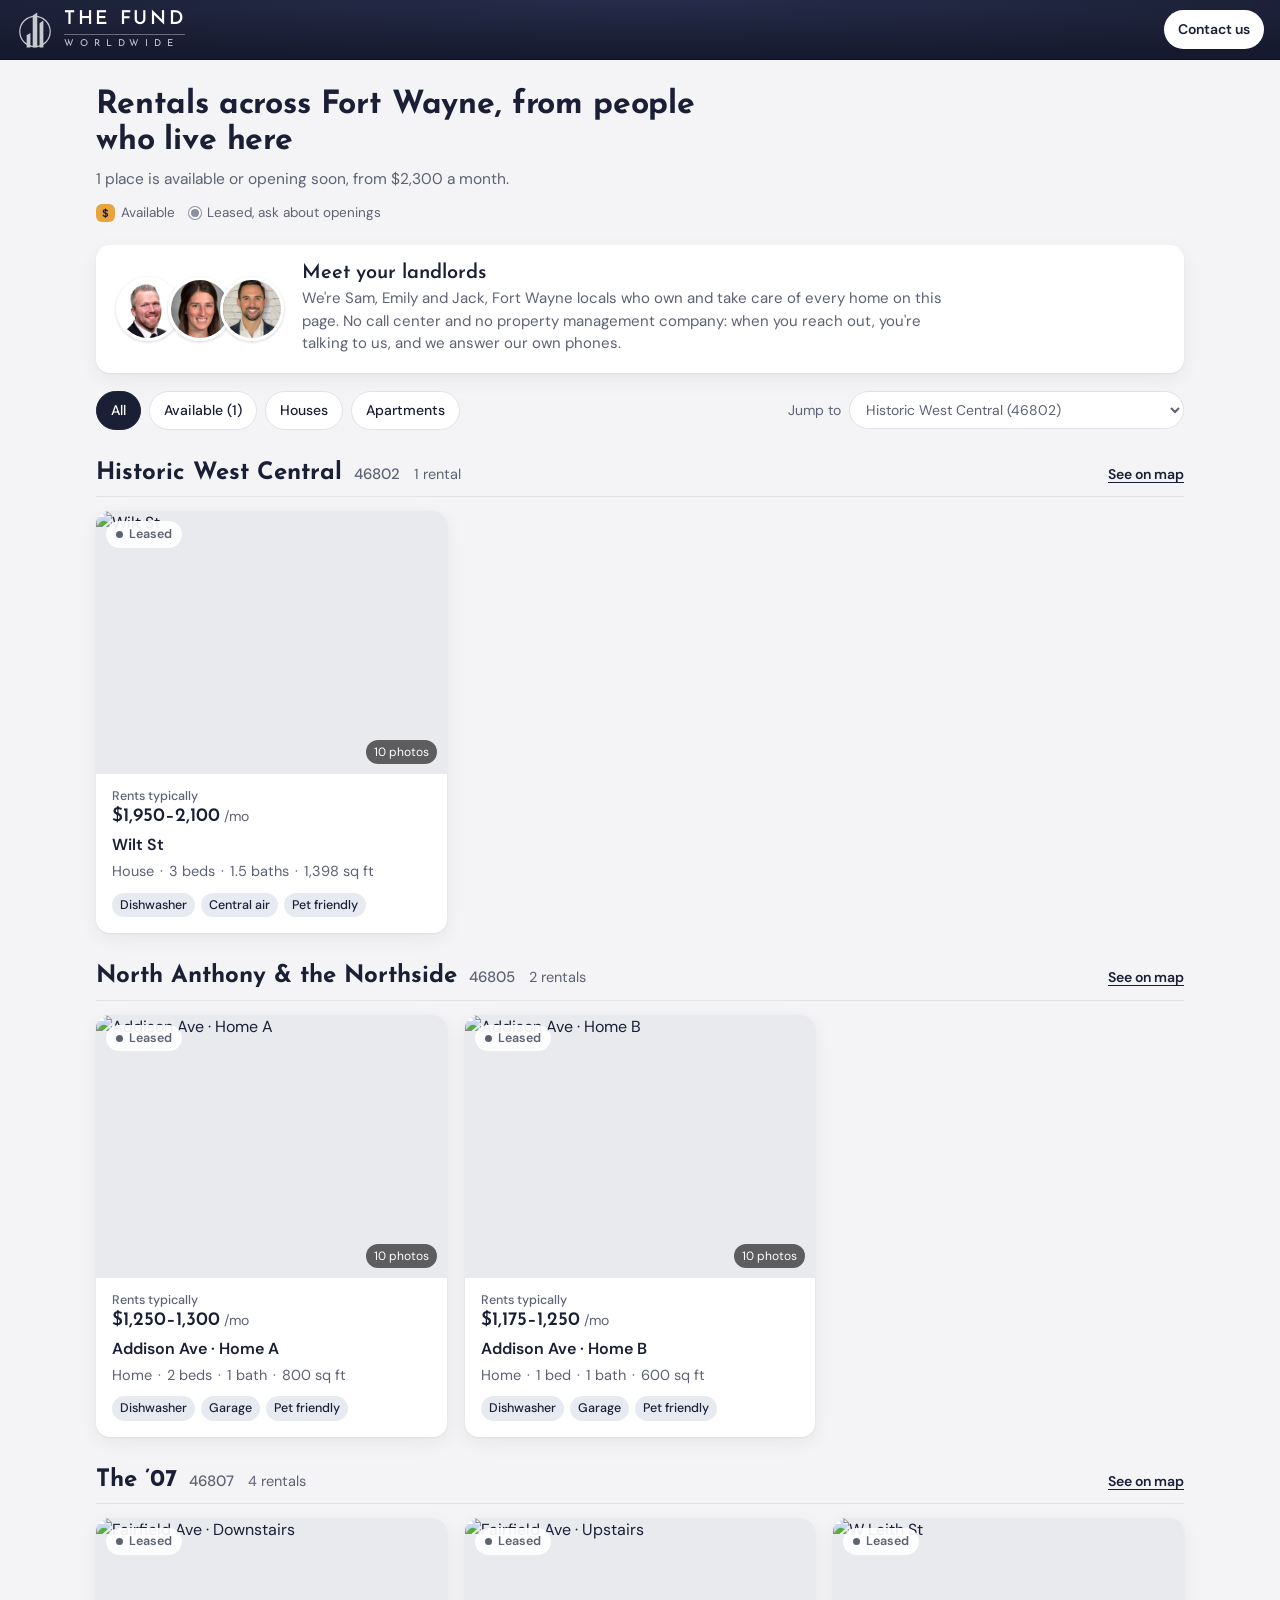
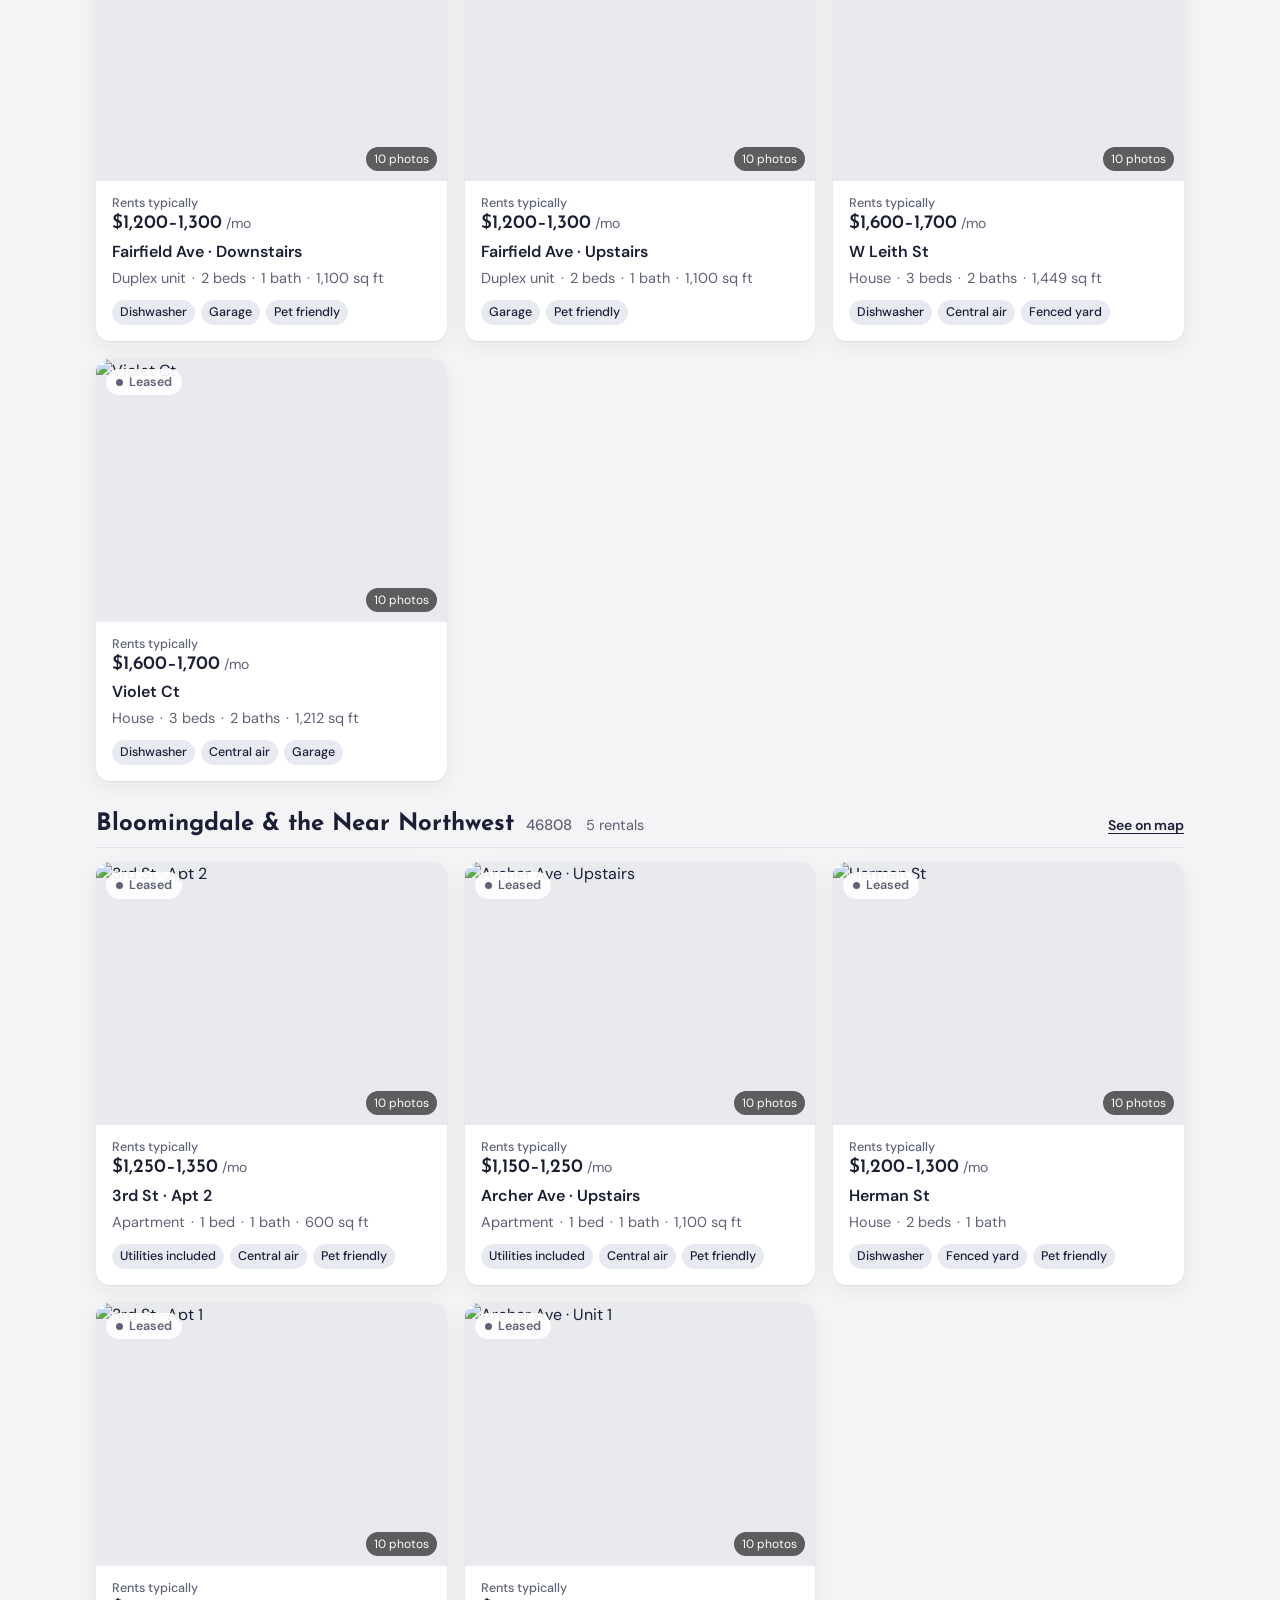
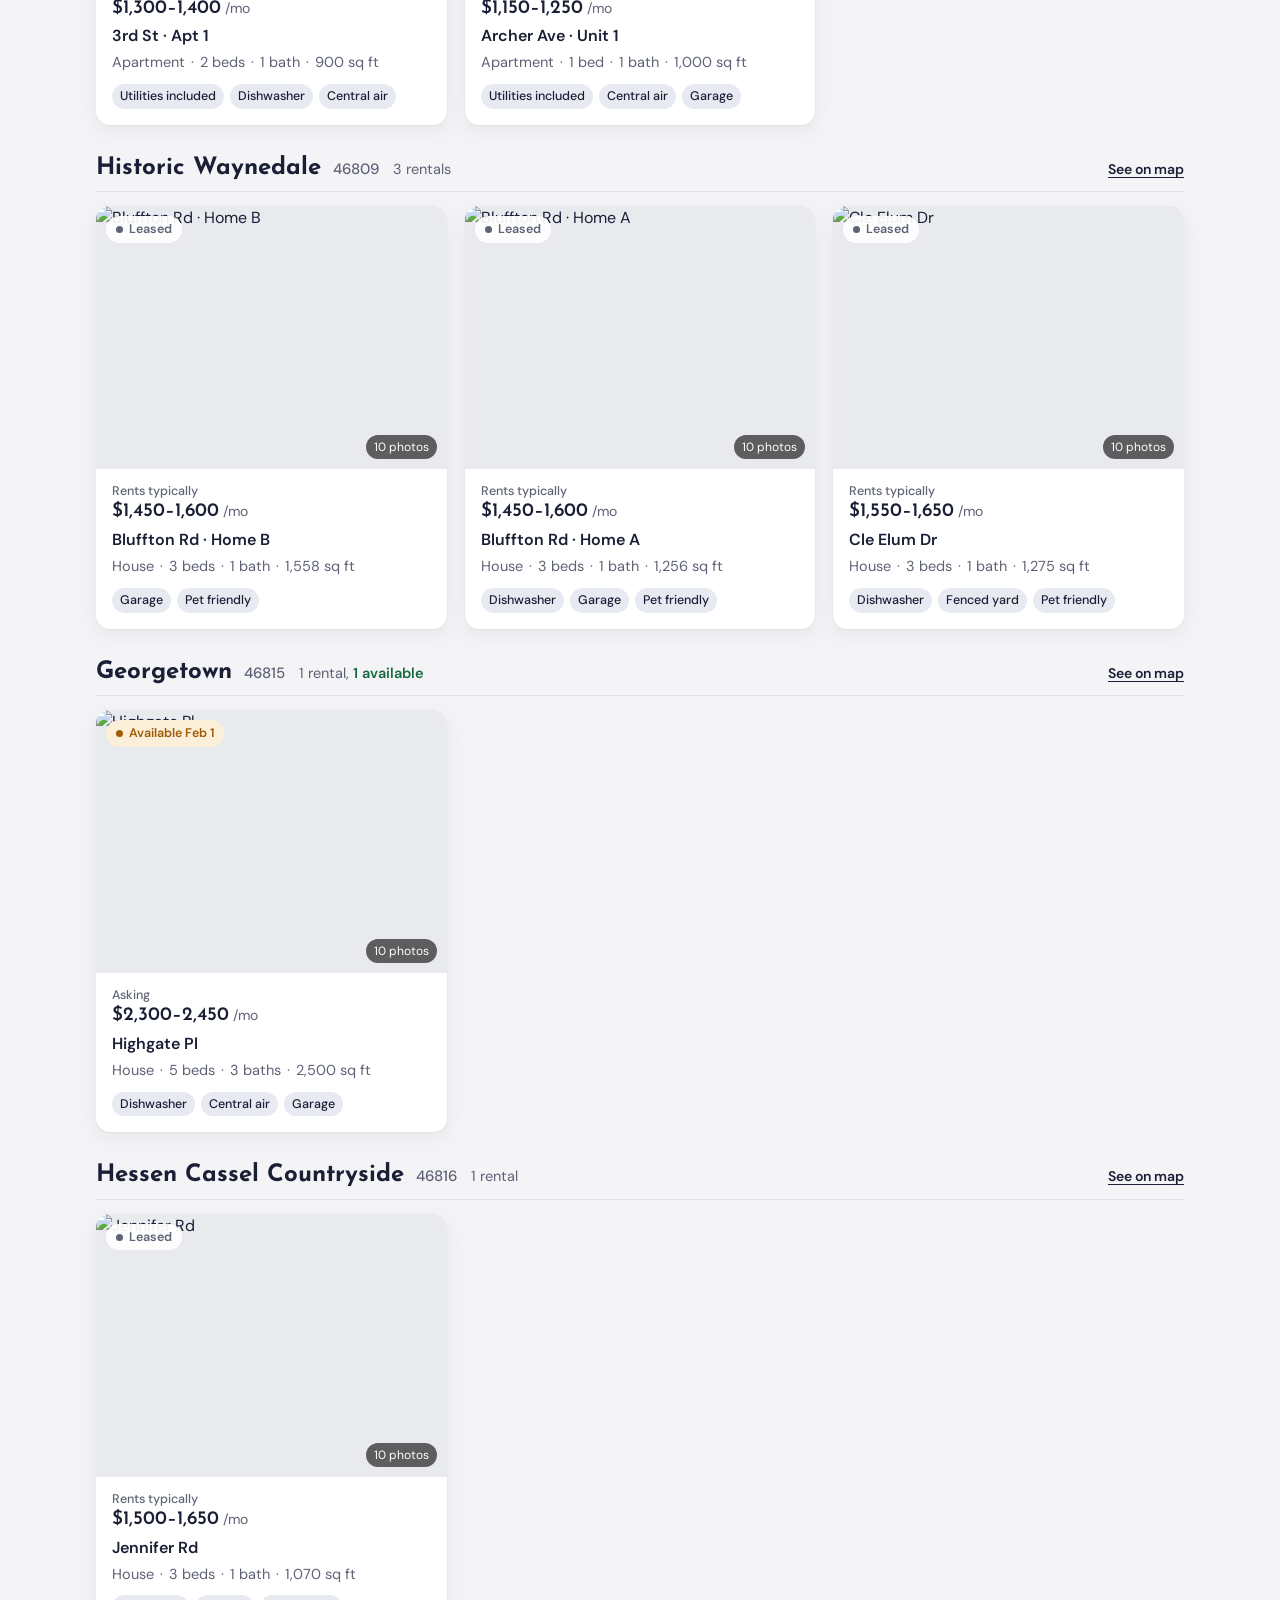
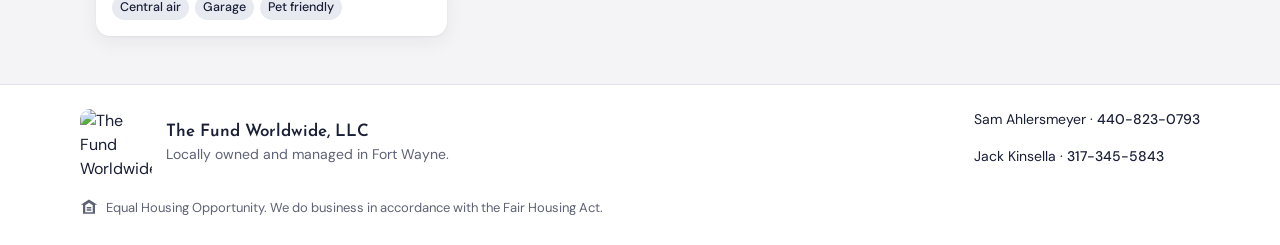
==== index.html @ 72aae080 "Show house number only once a home is available now, not for coming-soon Co-Authored-By: Claude Opus" ====
<!doctype html>
<html lang="en">
<head>
<meta charset="utf-8">
<meta name="viewport" content="width=device-width, initial-scale=1">
<title>The Fund Worldwide · Fort Wayne Rentals</title>
<meta name="description" content="Rental homes and apartments in Fort Wayne, Indiana from The Fund Worldwide. See what's available, asking rents, and photos.">
<meta property="og:title" content="Fort Wayne rentals from The Fund Worldwide">
<meta property="og:description" content="Homes and apartments across Fort Wayne from local landlords Sam, Emily and Jack. See what's available, photos and asking rents.">
<meta property="og:image" content="https://samahlersmeyer-prog.github.io/fund-rentals/og-image.png?v=2">
<meta property="og:image:width" content="1200">
<meta property="og:image:height" content="630">
<meta property="og:image:alt" content="The Fund Worldwide logo">
<meta property="og:url" content="https://samahlersmeyer-prog.github.io/fund-rentals/">
<meta name="twitter:image" content="https://samahlersmeyer-prog.github.io/fund-rentals/og-image.png?v=2">
<meta property="og:type" content="website">
<meta name="twitter:card" content="summary_large_image">
<meta name="theme-color" content="#161a2e">
<link rel="preconnect" href="https://fonts.googleapis.com">
<link rel="preconnect" href="https://fonts.gstatic.com" crossorigin>
<link href="https://fonts.googleapis.com/css2?family=Josefin+Sans:wght@400;600;700&family=DM+Sans:opsz,wght@9..40,400;9..40,500;9..40,600&display=swap" rel="stylesheet">
<link rel="icon" href="data:image/svg+xml,%3Csvg xmlns='http://www.w3.org/2000/svg' viewBox='0 0 100 100'%3E%3Crect width='100' height='100' rx='20' fill='%23161a2e'/%3E%3Ccircle cx='50' cy='54' r='36' fill='none' stroke='%23c7c9d1' stroke-width='5'/%3E%3Cpath fill='%23c7c9d1' d='M30 64 L39 58 L39 92 L30 92 Z M45 16 L56 9 L56 92 L45 92 Z M61 34 L70 28 L70 92 L61 92 Z'/%3E%3C/svg%3E">
<link rel="stylesheet" href="https://unpkg.com/leaflet@1.9.4/dist/leaflet.css" crossorigin="">
<link rel="stylesheet" href="styles.css?v=202611061955">
</head>
<body>
<header class="site-header">
  <a class="brand" href="#/" aria-label="The Fund Worldwide, home">
    <svg class="mark" viewBox="0 0 100 100" aria-hidden="true"><circle cx="50" cy="54" r="40" fill="none" stroke="currentColor" stroke-width="3.2"/><path fill="currentColor" d="M28 64 L38 58 L38 96 L28 96 Z M44 12 L56 4 L56 96 L44 96 Z M62 32 L72 25 L72 96 L62 96 Z"/></svg>
    <span class="wordmark"><span class="wm-top">THE FUND</span><span class="wm-sub">WORLDWIDE</span></span>
  </a>
  <a class="header-cta" href="#/contact">Contact us</a>
</header>

<main id="app" aria-live="polite"></main>

<footer class="site-footer">
  <div class="footer-inner">
    <div class="footer-left">
      <img class="footer-logo" src="https://lh3.googleusercontent.com/d/1NwZ-4A1OmamU624LTg_oHmcxTUowdL6i=w300" alt="The Fund Worldwide logo" width="96" height="94">
      <div>
      <div class="footer-brand">The Fund Worldwide, LLC</div>
      <p class="muted">Locally owned and managed in Fort Wayne.</p>
      </div>
    </div>
    <div id="footer-contacts" class="footer-contacts"></div>
  </div>
  <p class="eho"><svg viewBox="0 0 24 24" width="18" height="18" aria-hidden="true"><path fill="currentColor" d="M12 2 1 9h3v12h16V9h3L12 2Zm5 17H7V9.5l5-3.2 5 3.2V19Zm-8-7h6v2H9v-2Zm0 3h6v2H9v-2Z"/></svg> Equal Housing Opportunity. We do business in accordance with the Fair Housing Act.</p>
</footer>

<script src="https://unpkg.com/leaflet@1.9.4/dist/leaflet.js" crossorigin=""></script>
<script src="app.js?v=202611061955"></script>
</body>
</html>
---- styles.css ----
:root {
  --bg: #f4f4f6;
  --surface: #ffffff;
  --ink: #1a1f36;
  --muted: #5e6275;
  --line: #e1e2e8;
  --brand: #1a1f36;
  --brand-ink: #ffffff;
  --brand-soft: #e8eaf1;
  --silver: #c7c9d1;
  --amber: #a15c07;
  --amber-soft: #fbefd9;
  --green: #17693f;
  --green-soft: #dcf2e4;
  --gray-soft: #e9eaee;
  --radius: 14px;
  --shadow: 0 1px 2px rgba(29, 42, 34, .06), 0 6px 20px rgba(29, 42, 34, .06);
  --serif: "Josefin Sans", "DM Sans", system-ui, sans-serif;
  --pin: #e8a33d;
  --pin-ink: #1a1f36;
  --sans: "DM Sans", system-ui, -apple-system, Segoe UI, sans-serif;
}
* { box-sizing: border-box; }
html { -webkit-text-size-adjust: 100%; }
body { overflow-x: clip; margin: 0; background: var(--bg); color: var(--ink); font: 16px/1.5 var(--sans); }
img { display: block; max-width: 100%; }
a { color: inherit; }
button, input, select, textarea { font: inherit; color: inherit; }
.muted { color: var(--muted); }

/* Header */
.site-header {
  position: sticky; top: 0; z-index: 1100;
  display: flex; align-items: center; justify-content: space-between; gap: 12px;
  padding: 10px 16px; background: radial-gradient(120% 140% at 50% 0%, #262c4a 0%, #161a2e 70%);
  color: #fff; border-bottom: 1px solid #0d1020;
}
.brand { display: flex; align-items: center; gap: 10px; text-decoration: none; min-width: 0; }
.brand-mark {
  flex: none; width: 36px; height: 36px; border-radius: 10px; background: var(--brand); color: var(--brand-ink);
  display: grid; place-items: center; font: 600 20px/1 var(--serif);
}
.brand-text { display: flex; flex-direction: column; min-width: 0; }
.brand-name { font: 600 17px/1.15 var(--serif); white-space: nowrap; overflow: hidden; text-overflow: ellipsis; }
.brand-sub { font-size: 12.5px; color: var(--muted); }
.header-cta {
  flex: none; text-decoration: none; font-weight: 600; font-size: 14px; padding: 9px 14px;
  border-radius: 999px; background: #fff; color: var(--brand);
}
.mark { width: 38px; height: 38px; color: var(--silver); flex: none; }
.wordmark { display: flex; flex-direction: column; line-height: 1; font-family: "Josefin Sans", var(--sans); }
.wm-top { font-weight: 600; font-size: 19px; letter-spacing: .14em; color: #fff; }
.wm-sub { font-size: 9.5px; letter-spacing: .62em; color: var(--silver); margin-top: 5px; padding-top: 4px; border-top: 1px solid rgba(199,201,209,.45); }
.list-h { font: 600 22px var(--serif); margin: 26px 0 4px; }
.list-sub { margin: 0 0 14px; font-size: 14.5px; }
.list-h:first-child { margin-top: 4px; }
.card-rent.range, .price.range { font-size: 19px; }
.price.range { font-size: 24px; }
.card-rent.range small:first-child, .price.range small:first-child { display: block; font: 500 12.5px var(--sans); color: var(--muted); margin-bottom: 2px; }
.footer-left { display: flex; gap: 14px; align-items: center; }
.footer-logo { width: 72px; height: auto; border-radius: 10px; }

main { max-width: 1120px; margin: 0 auto; padding: 0 16px 48px; }

/* Hero */
.hero { padding: 36px 0 20px; }
.hero h1 { font: 600 clamp(30px, 5vw, 46px)/1.08 var(--serif); margin: 0 0 10px; letter-spacing: -.01em; }
.hero p { margin: 0; color: var(--muted); max-width: 560px; font-size: 17px; }
.stats { display: flex; flex-wrap: wrap; gap: 8px; margin-top: 18px; }
.stat { background: var(--surface); border: 1px solid var(--line); border-radius: 999px; padding: 6px 12px; font-size: 14px; }
.stat b { font-weight: 600; }

/* Filters */
.filters { display: flex; flex-wrap: wrap; gap: 8px; margin: 8px 0 20px; align-items: center; }
.chip {
  border: 1px solid var(--line); background: var(--surface); padding: 8px 14px; border-radius: 999px;
  font-size: 14px; font-weight: 500; cursor: pointer;
}
.chip[aria-pressed="true"] { background: var(--ink); color: #fff; border-color: var(--ink); }
.filters .spacer { flex: 1; }
.sort { border: 1px solid var(--line); background: var(--surface); border-radius: 999px; padding: 8px 12px; font-size: 14px; }

/* Grid */
.grid { display: grid; gap: 18px; grid-template-columns: repeat(auto-fill, minmax(280px, 1fr)); }
.card {
  background: var(--surface); border-radius: var(--radius); overflow: hidden; box-shadow: var(--shadow);
  text-decoration: none; display: flex; flex-direction: column; transition: transform .15s ease, box-shadow .15s ease;
}
.card:hover { transform: translateY(-2px); box-shadow: 0 2px 4px rgba(29,42,34,.08), 0 12px 28px rgba(29,42,34,.10); }
.card-photo { position: relative; aspect-ratio: 4 / 3; background: var(--gray-soft); }
.card-photo img { width: 100%; height: 100%; object-fit: cover; }
.card-photo .badge { position: absolute; top: 10px; left: 10px; }
.card-photo .count {
  position: absolute; bottom: 10px; right: 10px; background: rgba(0,0,0,.6); color: #fff;
  font-size: 12px; padding: 3px 8px; border-radius: 999px;
}
.card-body { padding: 14px 16px 16px; display: flex; flex-direction: column; gap: 4px; }
.card-rent { font: 600 22px/1.2 var(--serif); }
.card-rent small { font: 400 14px var(--sans); color: var(--muted); }
.card-title { font-weight: 600; }
.facts { color: var(--muted); font-size: 14.5px; }
.facts span + span::before { content: "·"; margin: 0 6px; }

/* Badges */
.badge { display: inline-flex; align-items: center; gap: 6px; font-size: 12.5px; font-weight: 600; padding: 4px 10px; border-radius: 999px; }
.badge::before { content: ""; width: 7px; height: 7px; border-radius: 50%; background: currentColor; }
.badge.available { background: var(--green-soft); color: var(--green); }
.badge.soon { background: var(--amber-soft); color: var(--amber); }
.badge.leased { background: rgba(255,255,255,.92); color: var(--muted); }
.detail .badge.leased { background: var(--gray-soft); }

/* Empty */
.empty { background: var(--surface); border: 1px dashed var(--line); border-radius: var(--radius); padding: 28px; text-align: center; }
.empty h3 { font: 600 22px var(--serif); margin: 0 0 6px; }

/* Detail */
.back { display: inline-flex; align-items: center; gap: 6px; margin: 18px 0 12px; text-decoration: none; font-weight: 500; color: var(--muted); }
.detail { display: grid; gap: 24px; grid-template-columns: minmax(0, 1fr); }
.detail > * { min-width: 0; }
@media (min-width: 900px) { .detail { grid-template-columns: minmax(0, 1.6fr) minmax(320px, 1fr); align-items: start; } }

.gallery { border-radius: var(--radius); overflow: hidden; background: var(--surface); box-shadow: var(--shadow); }
.slides { display: flex; overflow-x: auto; scroll-snap-type: x mandatory; scrollbar-width: none; aspect-ratio: 3 / 2; background: var(--gray-soft); }
.slides::-webkit-scrollbar { display: none; }
.slides img { flex: 0 0 100%; width: 100%; height: 100%; object-fit: cover; scroll-snap-align: start; }
.gallery-bar { display: flex; align-items: center; gap: 8px; padding: 10px; }
.thumbs { display: flex; gap: 6px; overflow-x: auto; flex: 1; scrollbar-width: thin; }
.thumbs button { flex: none; width: 64px; height: 48px; border: 2px solid transparent; border-radius: 8px; padding: 0; overflow: hidden; cursor: pointer; background: var(--gray-soft); }
.thumbs button[aria-current="true"] { border-color: var(--brand); }
.thumbs img { width: 100%; height: 100%; object-fit: cover; }
.nav-btn { flex: none; width: 36px; height: 36px; border-radius: 50%; border: 1px solid var(--line); background: var(--surface); cursor: pointer; font-size: 18px; line-height: 1; }

.info h1 { font: 600 clamp(26px, 4vw, 34px)/1.12 var(--serif); margin: 8px 0 4px; }
.info .addr { color: var(--muted); margin: 0 0 14px; }
.price { font: 600 30px/1.1 var(--serif); margin: 0 0 14px; }
.price small { font: 400 15px var(--sans); color: var(--muted); }
.spec-grid { display: grid; grid-template-columns: repeat(auto-fit, minmax(110px, 1fr)); gap: 8px; margin-bottom: 16px; }
.spec { background: var(--surface); border: 1px solid var(--line); border-radius: 12px; padding: 10px 12px; }
.spec .k { font-size: 12.5px; color: var(--muted); }
.spec .v { font-weight: 600; font-size: 17px; }
.status-line { background: var(--surface); border: 1px solid var(--line); border-radius: 12px; padding: 12px 14px; margin-bottom: 16px; font-size: 15px; }
.desc { margin: 0 0 16px; }

/* Panel */
.panel { background: var(--surface); border-radius: var(--radius); box-shadow: var(--shadow); padding: 18px; }
.panel h2 { font: 600 21px var(--serif); margin: 0 0 4px; }
.panel .sub { color: var(--muted); font-size: 14.5px; margin: 0 0 14px; }
.form { display: grid; gap: 10px; }
.form .row { display: grid; gap: 10px; grid-template-columns: 1fr 1fr; }
@media (max-width: 420px) { .form .row { grid-template-columns: 1fr; } }
.form label { display: grid; gap: 4px; font-size: 13.5px; font-weight: 500; }
.form input, .form textarea, .form select {
  width: 100%; border: 1px solid var(--line); border-radius: 10px; padding: 10px 12px; background: #fff; font-size: 16px;
}
.form input:focus, .form textarea:focus, .form select:focus { outline: 2px solid var(--brand); outline-offset: 1px; border-color: transparent; }
.form textarea { min-height: 90px; resize: vertical; }
.btn {
  display: inline-flex; align-items: center; justify-content: center; gap: 8px; text-decoration: none; cursor: pointer;
  border: 0; border-radius: 12px; padding: 12px 16px; font-weight: 600; font-size: 15.5px; background: var(--brand); color: var(--brand-ink);
}
.btn.secondary { background: var(--brand-soft); color: var(--brand); }
.btn.ghost { background: transparent; border: 1px solid var(--line); color: var(--ink); }
.btn[disabled] { opacity: .6; cursor: progress; }
.actions { display: grid; gap: 8px; margin-top: 12px; }
.form-note { font-size: 13px; color: var(--muted); margin: 2px 0 0; }
.form-msg { padding: 10px 12px; border-radius: 10px; font-size: 14.5px; }
.form-msg.ok { background: var(--green-soft); color: var(--green); }
.form-msg.err { background: #fde8e6; color: #9b2c1f; }
.hp { position: absolute; left: -5000px; }
.jotform-frame { width: 100%; height: 980px; border: 0; border-radius: 10px; background: #fff; }

.people { display: grid; gap: 10px; margin-top: 14px; padding-top: 14px; border-top: 1px solid var(--line); }
.person { display: flex; align-items: center; justify-content: space-between; gap: 10px; flex-wrap: wrap; }
.person .who { font-weight: 600; }
.person .links { display: flex; gap: 6px; }
.pill { text-decoration: none; font-size: 13.5px; font-weight: 600; padding: 6px 10px; border-radius: 999px; background: var(--brand-soft); color: var(--brand); }

/* Contact page */
.contact-wrap { max-width: 640px; margin: 28px auto 0; }

/* Footer */
.site-footer { border-top: 1px solid var(--line); background: var(--surface); padding: 24px 16px 28px; }
.footer-inner { max-width: 1120px; margin: 0 auto; display: flex; flex-wrap: wrap; justify-content: space-between; gap: 16px; }
.footer-brand { font: 600 17px var(--serif); }
.site-footer p { margin: 4px 0 0; font-size: 14px; }
.footer-contacts { display: grid; gap: 4px; font-size: 14px; }
.footer-contacts a { color: var(--brand); text-decoration: none; font-weight: 500; }
.eho { max-width: 1120px; margin: 18px auto 0 !important; display: flex; align-items: center; gap: 8px; color: var(--muted); font-size: 13px !important; }

.skeleton { background: linear-gradient(90deg, var(--gray-soft), #f3f1ec, var(--gray-soft)); background-size: 200% 100%; animation: sh 1.2s infinite; }
@keyframes sh { to { background-position: -200% 0; } }
@media (prefers-reduced-motion: reduce) { .card, .skeleton { transition: none; animation: none; } }

.section-h { font: 600 20px var(--serif); margin: 22px 0 10px; }
.features { list-style: none; padding: 0; margin: 0; display: grid; grid-template-columns: repeat(auto-fill, minmax(190px, 1fr)); gap: 8px; }
.features li { background: var(--surface); border: 1px solid var(--line); border-radius: 10px; padding: 9px 12px 9px 34px; position: relative; font-size: 15px; }
.features li::before { content: ""; position: absolute; left: 12px; top: 50%; width: 12px; height: 7px; border-left: 2px solid var(--green); border-bottom: 2px solid var(--green); transform: translateY(-70%) rotate(-45deg); }
.map-note { margin: 0 0 8px; font-size: 14.5px; }
.map { border-radius: var(--radius); overflow: hidden; box-shadow: var(--shadow); background: var(--gray-soft); aspect-ratio: 16 / 9; }
.map iframe { width: 100%; height: 100%; border: 0; display: block; }

/* Meet your landlords */
.meet { display: flex; gap: 18px; align-items: center; background: var(--surface); border-radius: var(--radius); box-shadow: var(--shadow); padding: 18px 20px; margin: 4px 0 18px; }
.meet h2 { font: 600 20px var(--serif); margin: 0 0 4px; }
.meet p { margin: 0; color: var(--muted); font-size: 15px; max-width: 640px; }
.meet .names { display: none; }
@media (max-width: 560px) { .meet { flex-direction: column; align-items: flex-start; } }
.faces { display: flex; flex: none; }
.faces .avatar + .avatar { margin-left: -12px; }
.faces.small { margin-bottom: 10px; }
.avatar { border-radius: 50%; object-fit: cover; border: 3px solid var(--surface); box-shadow: 0 1px 3px rgba(26,31,54,.2); display: inline-block; vertical-align: middle; }
.avatar.initials { display: inline-grid; place-items: center; background: var(--brand); color: #fff; font-family: "Josefin Sans", var(--sans); font-weight: 600; letter-spacing: .04em; }
.person .who { display: inline-flex; align-items: center; gap: 8px; }
.person .avatar { border-width: 2px; }
.tags { display: flex; flex-wrap: wrap; gap: 6px; margin-top: 6px; }
.tags span { font-size: 12.5px; background: var(--brand-soft); color: var(--brand); padding: 3px 8px; border-radius: 999px; font-weight: 500; }

/* ---------- Map hero ---------- */
.hero-map { position: relative; margin: 0 calc(50% - 50vw) 0; background: #161a2e; }
#map { height: clamp(360px, 58vh, 600px); width: 100%; background: #e9eaee; z-index: 0; }
.hero-panel {
  position: absolute; z-index: 500; left: max(16px, calc(50vw - 560px)); bottom: 28px; width: min(440px, calc(100% - 32px));
  background: var(--surface); border-radius: 16px; padding: 20px 22px 18px; box-shadow: 0 10px 40px rgba(18,22,42,.28);
}
.hero-panel h1 { font: 700 clamp(25px, 3.2vw, 32px)/1.12 var(--serif); margin: 0 0 8px; letter-spacing: -.005em; }
.hero-panel p { margin: 0 0 12px; color: var(--muted); font-size: 15.5px; }
.legend { display: flex; flex-wrap: wrap; gap: 14px; font-size: 13.5px; color: var(--muted); }
.legend span { display: inline-flex; align-items: center; gap: 6px; }
.lg-tag { font-style: normal; font-weight: 700; font-size: 11px; background: var(--pin); color: var(--pin-ink); border-radius: 6px; padding: 1px 6px; }
.lg-dot { width: 12px; height: 12px; border-radius: 50%; background: #8a8fa3; border: 2px solid #fff; box-shadow: 0 0 0 1px #8a8fa3; }
@media (max-width: 720px) {
  #map { height: 50vh; height: 50svh; min-height: 320px; max-height: 480px; }
  .hero-panel { position: relative; z-index: 900; width: auto; margin: -24px 16px 0; }
  #map .leaflet-control-attribution { font-size: 10px; }
}

/* Pins */
.pin { background: none; border: 0; }
.pin-tag {
  display: inline-flex; align-items: center; gap: 4px; transform: translate(-50%, -100%); white-space: nowrap;
  background: var(--pin); color: var(--pin-ink); font: 700 13.5px/1 var(--sans); padding: 7px 10px; border-radius: 999px;
  box-shadow: 0 3px 10px rgba(18,22,42,.35); position: relative; transition: transform .15s ease;
}
.pin-tag::after { content: ""; position: absolute; left: 50%; bottom: -5px; width: 10px; height: 10px; background: var(--pin); transform: translateX(-50%) rotate(45deg); border-radius: 2px; }
.pin-tag small { font-size: 11px; opacity: .75; }
.pin-dot {
  display: grid; place-items: center; width: 22px; height: 22px; transform: translate(-50%, -50%); border-radius: 50%;
  background: #8a8fa3; color: #fff; font: 700 11px var(--sans); border: 3px solid #fff; box-shadow: 0 2px 6px rgba(18,22,42,.3);
  transition: transform .15s ease, background .15s ease;
}
.pin.is-hot .pin-tag { transform: translate(-50%, -100%) scale(1.15); }
.pin.is-hot .pin-dot { transform: translate(-50%, -50%) scale(1.35); background: var(--brand); }
@media (prefers-reduced-motion: reduce) { .pin-tag, .pin-dot { transition: none; } }

/* Popups */
.leaflet-popup-content-wrapper { border-radius: 14px; padding: 0; box-shadow: 0 8px 28px rgba(18,22,42,.25); }
.leaflet-popup-content { margin: 6px; font: 14px/1.35 var(--sans); }
.pop { display: flex; gap: 10px; padding: 6px; border-radius: 10px; text-decoration: none; color: var(--ink); }
.pop + .pop { border-top: 1px solid var(--line); }
.pop:hover { background: var(--bg); }
.pop img { width: 72px; height: 56px; object-fit: cover; border-radius: 8px; flex: none; }
.pop-body { display: flex; flex-direction: column; gap: 1px; min-width: 0; }
.pop-body span { color: var(--muted); font-size: 13px; }
.pop-price.open { color: var(--ink) !important; font-weight: 700; }
.leaflet-container a.pop { color: var(--ink); }

/* Areas */
.area { margin-top: 30px; scroll-margin-top: 72px; }
.area-h { display: flex; align-items: baseline; flex-wrap: wrap; gap: 6px 14px; margin-bottom: 14px; padding-bottom: 10px; border-bottom: 1px solid var(--line); }
.area-h h2 { font: 700 24px/1.1 var(--serif); margin: 0; }
.zip { font: 500 15px var(--sans); color: var(--muted); margin-left: 4px; }
.area-meta { color: var(--muted); font-size: 14.5px; }
.area-meta b { color: var(--green); font-weight: 600; }
.linkish { margin-left: auto; background: none; border: 0; padding: 0; color: var(--brand); font-weight: 600; font-size: 14px; cursor: pointer; text-decoration: underline; text-underline-offset: 3px; }
.jump { display: inline-flex; align-items: center; gap: 8px; font-size: 14px; color: var(--muted); max-width: 100%; min-width: 0; }
.jump select { border: 1px solid var(--line); background: var(--surface); border-radius: 999px; padding: 8px 12px; font-size: 14px; min-width: 0; max-width: 100%; text-overflow: ellipsis; }
@media (max-width: 720px) { .jump { display: flex; width: 100%; } .jump select { flex: 1; font-size: 16px; } input, select, textarea { font-size: 16px !important; } }
.meet { margin-top: 22px; }
:focus-visible { outline: 3px solid var(--pin); outline-offset: 2px; }
.hero-map.no-map { background: none; margin: 0; }
.hero-map.no-map .hero-panel { position: static; width: auto; max-width: 640px; margin: 28px 0 0; box-shadow: none; background: none; padding: 0; }
#map .leaflet-tile-pane { filter: grayscale(.85) contrast(.92) brightness(1.04); }

/* Detail page extras */
.detail-top { display: flex; align-items: center; justify-content: space-between; }
.share { border: 1px solid var(--line); background: var(--surface); border-radius: 999px; padding: 7px 14px; font-weight: 600; font-size: 14px; cursor: pointer; }
@media (min-width: 900px) { .detail > aside.panel { position: sticky; top: 76px; max-height: calc(100vh - 92px); overflow-y: auto; } }
.steps { max-width: 760px; margin-top: 8px; }
.steps ol { margin: 0; padding-left: 22px; display: grid; gap: 8px; color: var(--muted); }
.steps li::marker { color: var(--brand); font-weight: 700; }
.steps b { color: var(--ink); font-weight: 600; }
.mobile-bar { display: none; }
@media (max-width: 899px) {
  .mobile-bar {
    display: grid; grid-template-columns: 1fr 1fr; gap: 8px; position: fixed; left: 0; right: 0; bottom: 0; z-index: 1050;
    padding: 10px 16px calc(10px + env(safe-area-inset-bottom)); background: rgba(255,255,255,.96);
    border-top: 1px solid var(--line); box-shadow: 0 -6px 20px rgba(18,22,42,.08);
  }
  main { padding-bottom: 96px; }
}
.lightbox { position: fixed; inset: 0; z-index: 2000; background: rgba(10,12,24,.94); display: grid; place-items: center; }
.lightbox img { max-width: 94vw; max-height: 86vh; object-fit: contain; border-radius: 6px; }
.lb-close, .lb-nav { position: absolute; background: rgba(255,255,255,.12); color: #fff; border: 0; cursor: pointer; border-radius: 50%; width: 46px; height: 46px; font-size: 28px; line-height: 1; }
.lb-close { top: 16px; right: 16px; }
.lb-nav.prev { left: 16px; top: 50%; transform: translateY(-50%); }
.lb-nav.next { right: 16px; top: 50%; transform: translateY(-50%); }
.lb-count { position: absolute; bottom: 18px; left: 50%; transform: translateX(-50%); color: #fff; font-size: 14px; opacity: .8; }
@media (max-width: 520px) { .spec-grid { grid-template-columns: repeat(2, 1fr); } }

/* Phone polish */
@media (max-width: 560px) {
  .features { grid-template-columns: 1fr 1fr; gap: 6px; }
  .features li { font-size: 14px; padding: 8px 8px 8px 30px; }
  .features li::before { left: 10px; }
  .filters { gap: 6px; }
  .filters .chip { padding: 8px 12px; font-size: 14px; }
  .filters .spacer { display: none; }
}
}
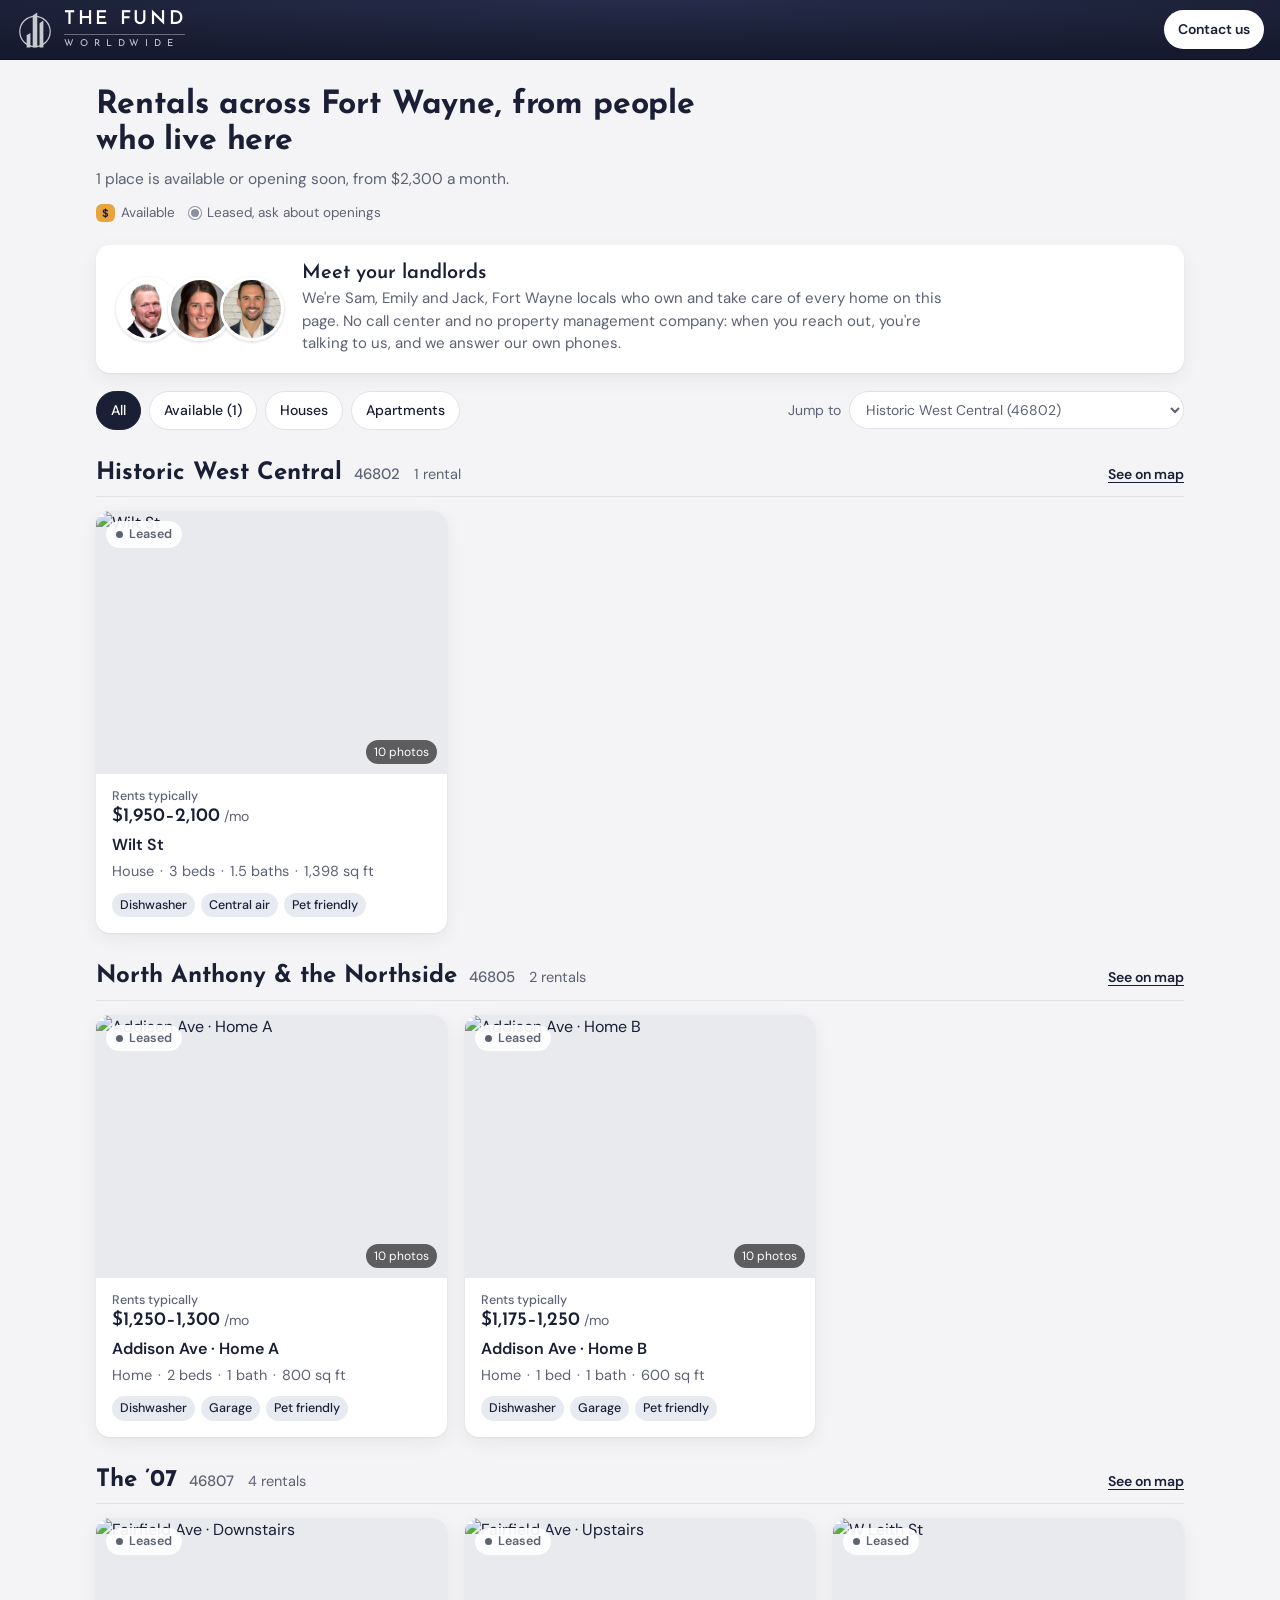
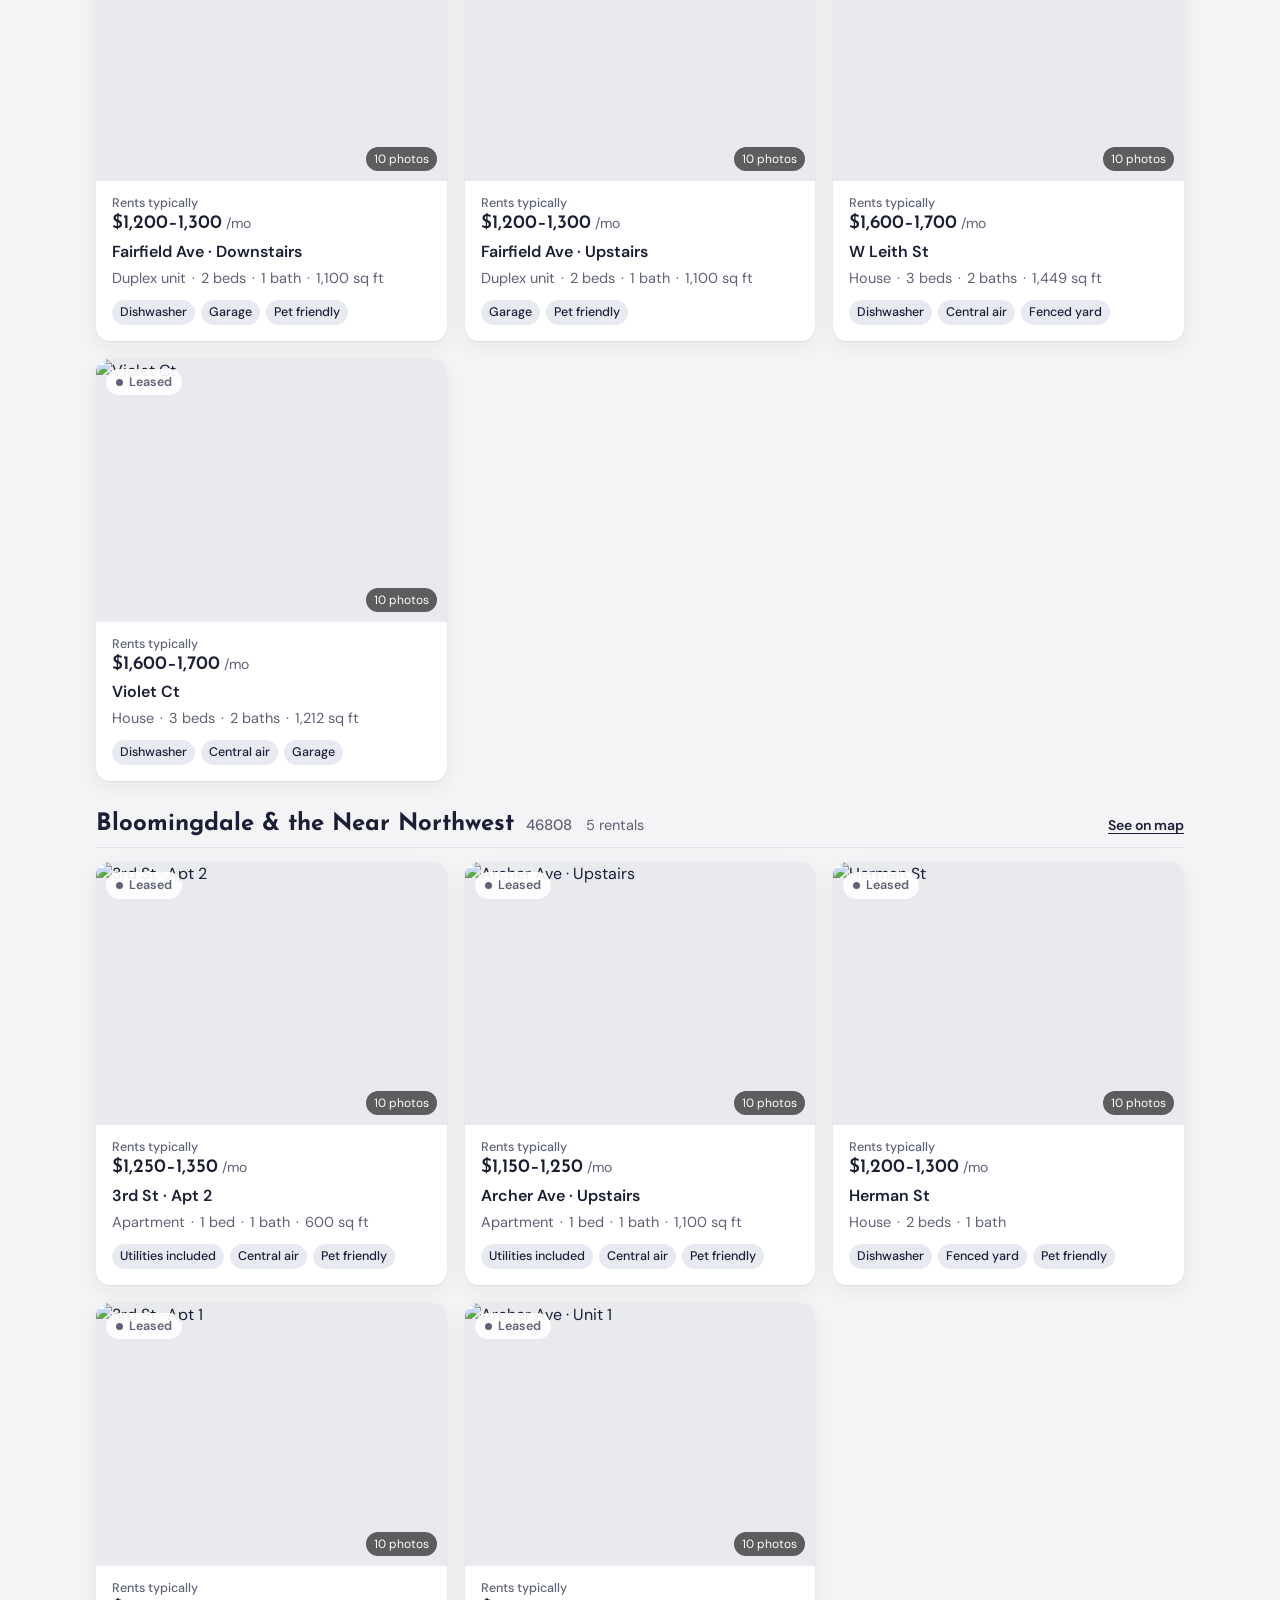
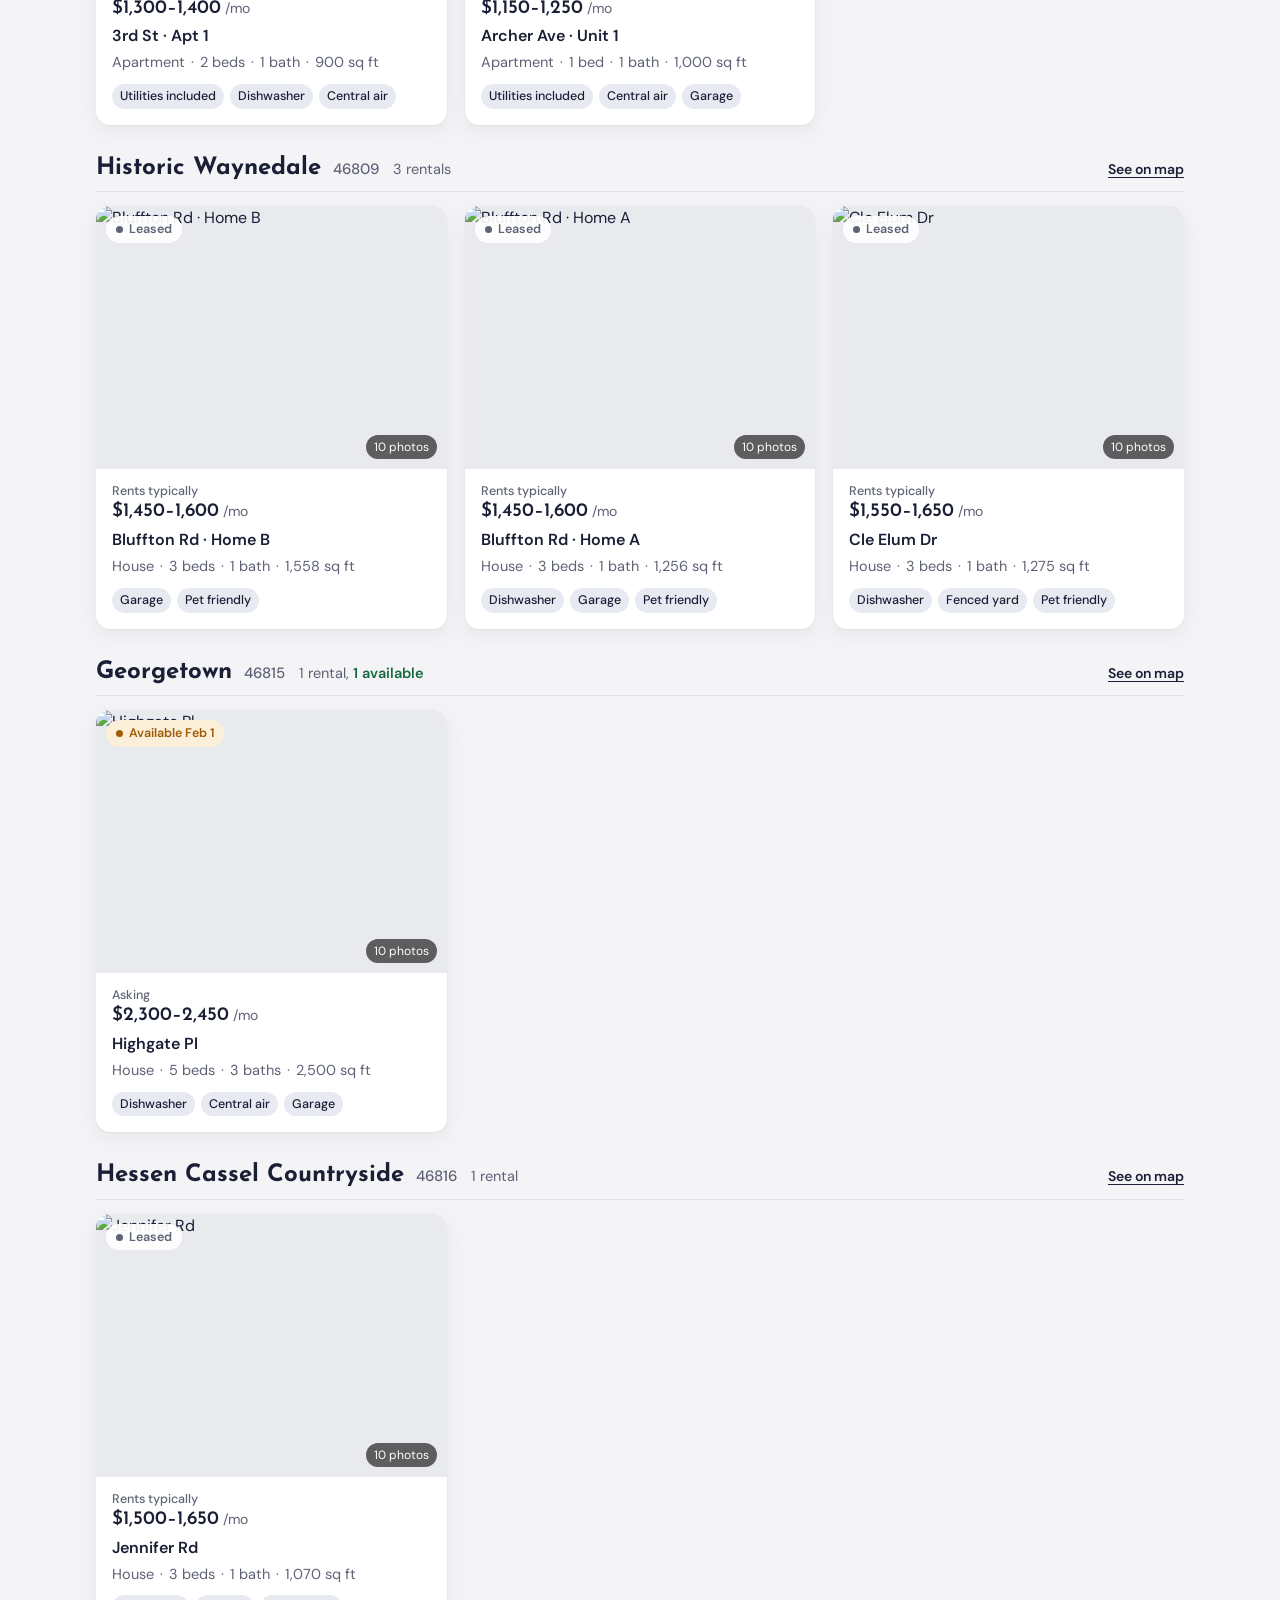
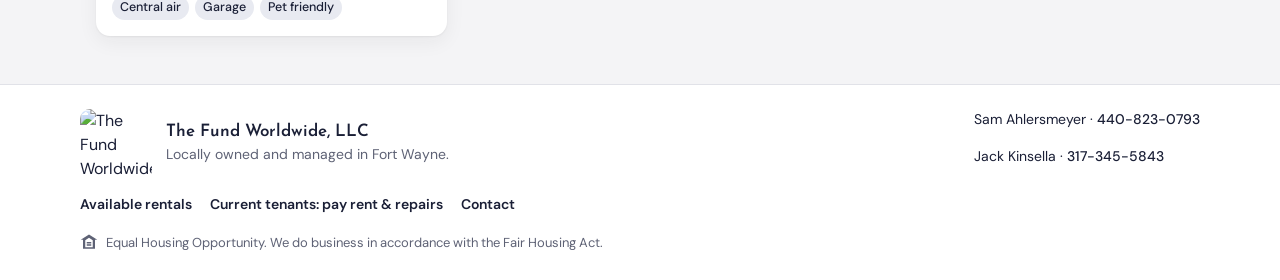
==== commit 086fcadd: "Add Tenants page (pay rent, repairs, contacts) and footer links Tenants page links to the Innago por" ====
--- a/index.html
+++ b/index.html
@@ -21,7 +21,7 @@
 <link href="https://fonts.googleapis.com/css2?family=Josefin+Sans:wght@400;600;700&family=DM+Sans:opsz,wght@9..40,400;9..40,500;9..40,600&display=swap" rel="stylesheet">
 <link rel="icon" href="data:image/svg+xml,%3Csvg xmlns='http://www.w3.org/2000/svg' viewBox='0 0 100 100'%3E%3Crect width='100' height='100' rx='20' fill='%23161a2e'/%3E%3Ccircle cx='50' cy='54' r='36' fill='none' stroke='%23c7c9d1' stroke-width='5'/%3E%3Cpath fill='%23c7c9d1' d='M30 64 L39 58 L39 92 L30 92 Z M45 16 L56 9 L56 92 L45 92 Z M61 34 L70 28 L70 92 L61 92 Z'/%3E%3C/svg%3E">
 <link rel="stylesheet" href="https://unpkg.com/leaflet@1.9.4/dist/leaflet.css" crossorigin="">
-<link rel="stylesheet" href="styles.css?v=202611061955">
+<link rel="stylesheet" href="styles.css?v=202611061545">
 </head>
 <body>
 <header class="site-header">
@@ -45,6 +45,7 @@
     </div>
     <div id="footer-contacts" class="footer-contacts"></div>
   </div>
+  <nav class="foot-links" aria-label="Site"><a href="#/">Available rentals</a><a href="tenants.html">Current tenants: pay rent &amp; repairs</a><a href="#/contact">Contact</a></nav>
   <p class="eho"><svg viewBox="0 0 24 24" width="18" height="18" aria-hidden="true"><path fill="currentColor" d="M12 2 1 9h3v12h16V9h3L12 2Zm5 17H7V9.5l5-3.2 5 3.2V19Zm-8-7h6v2H9v-2Zm0 3h6v2H9v-2Z"/></svg> Equal Housing Opportunity. We do business in accordance with the Fair Housing Act.</p>
 </footer>
 
--- a/styles.css
+++ b/styles.css
@@ -316,4 +316,7 @@
   .filters .chip { padding: 8px 12px; font-size: 14px; }
   .filters .spacer { display: none; }
 }
-}
+
+/* Footer site links */
+.foot-links { max-width: 1120px; margin: 14px auto 0; display: flex; flex-wrap: wrap; gap: 6px 18px; font-size: 14px; }
+.foot-links a { color: var(--brand); font-weight: 600; text-decoration: none; }
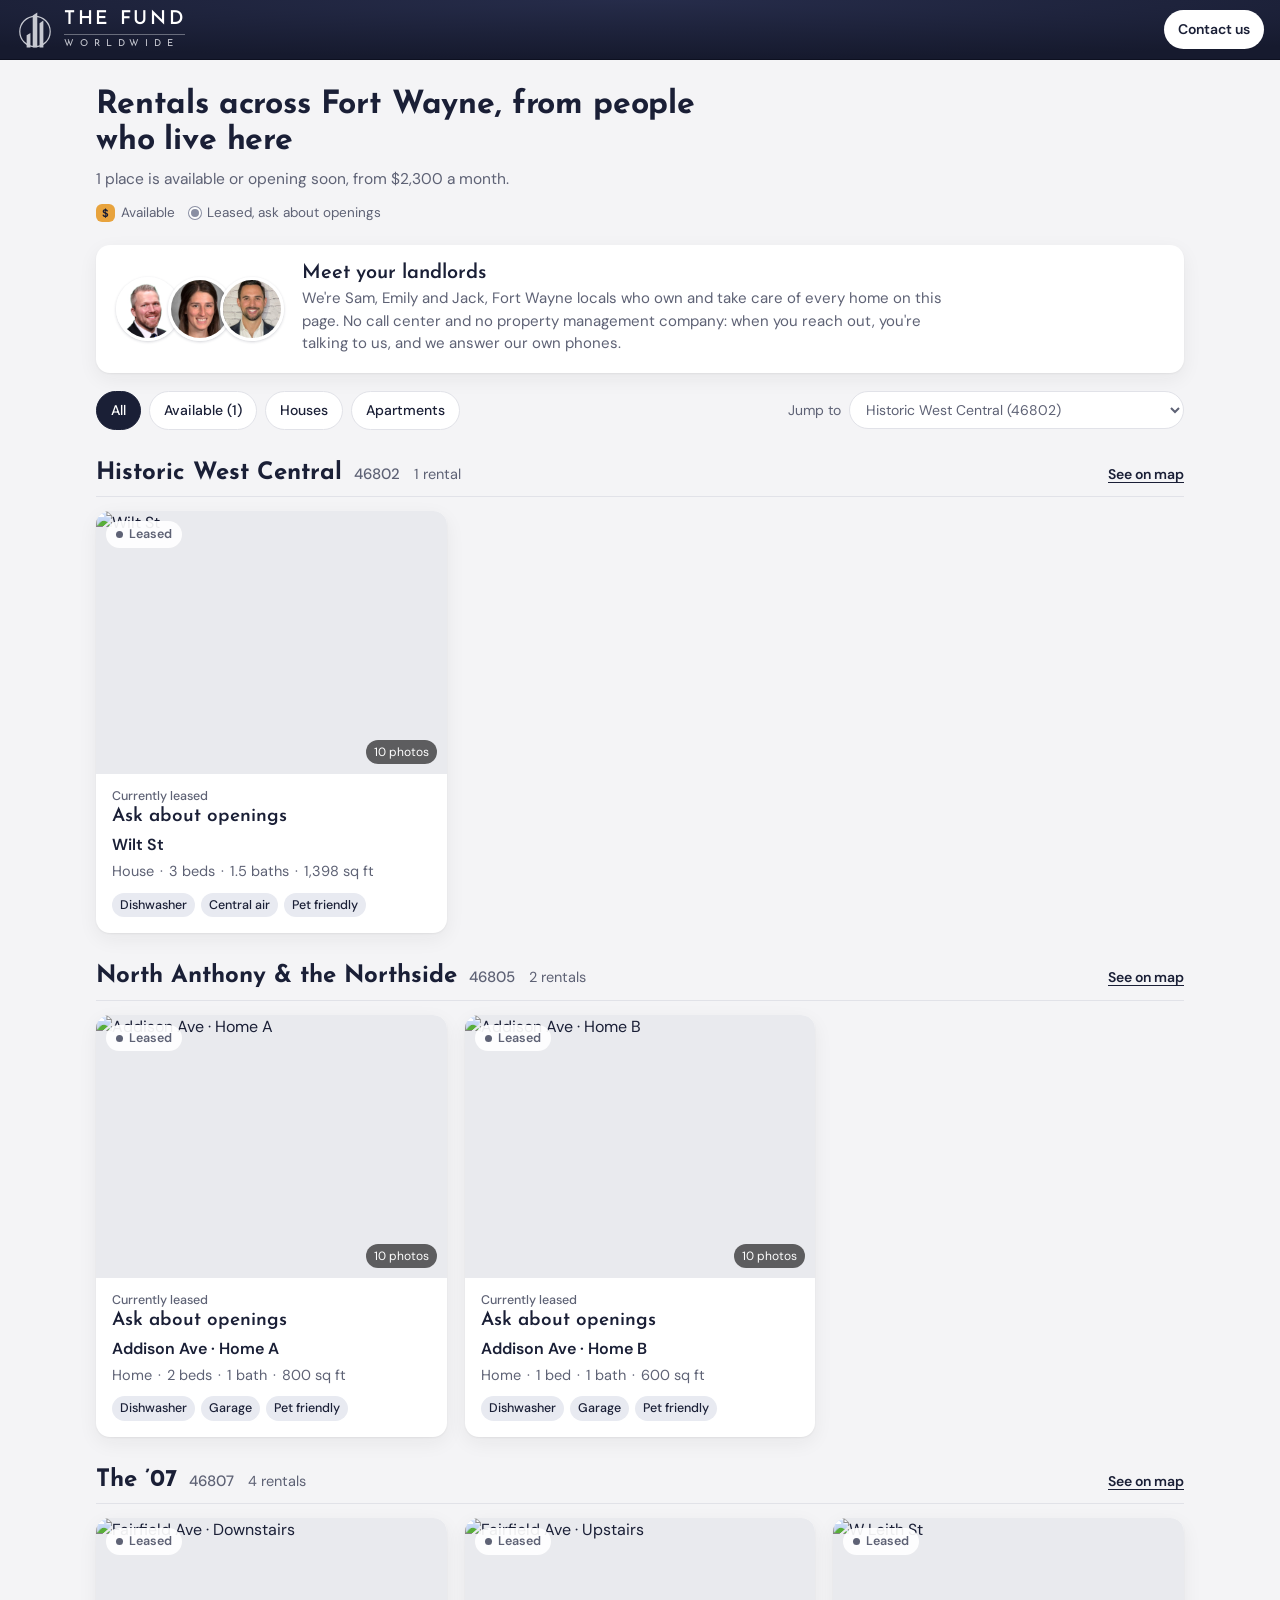
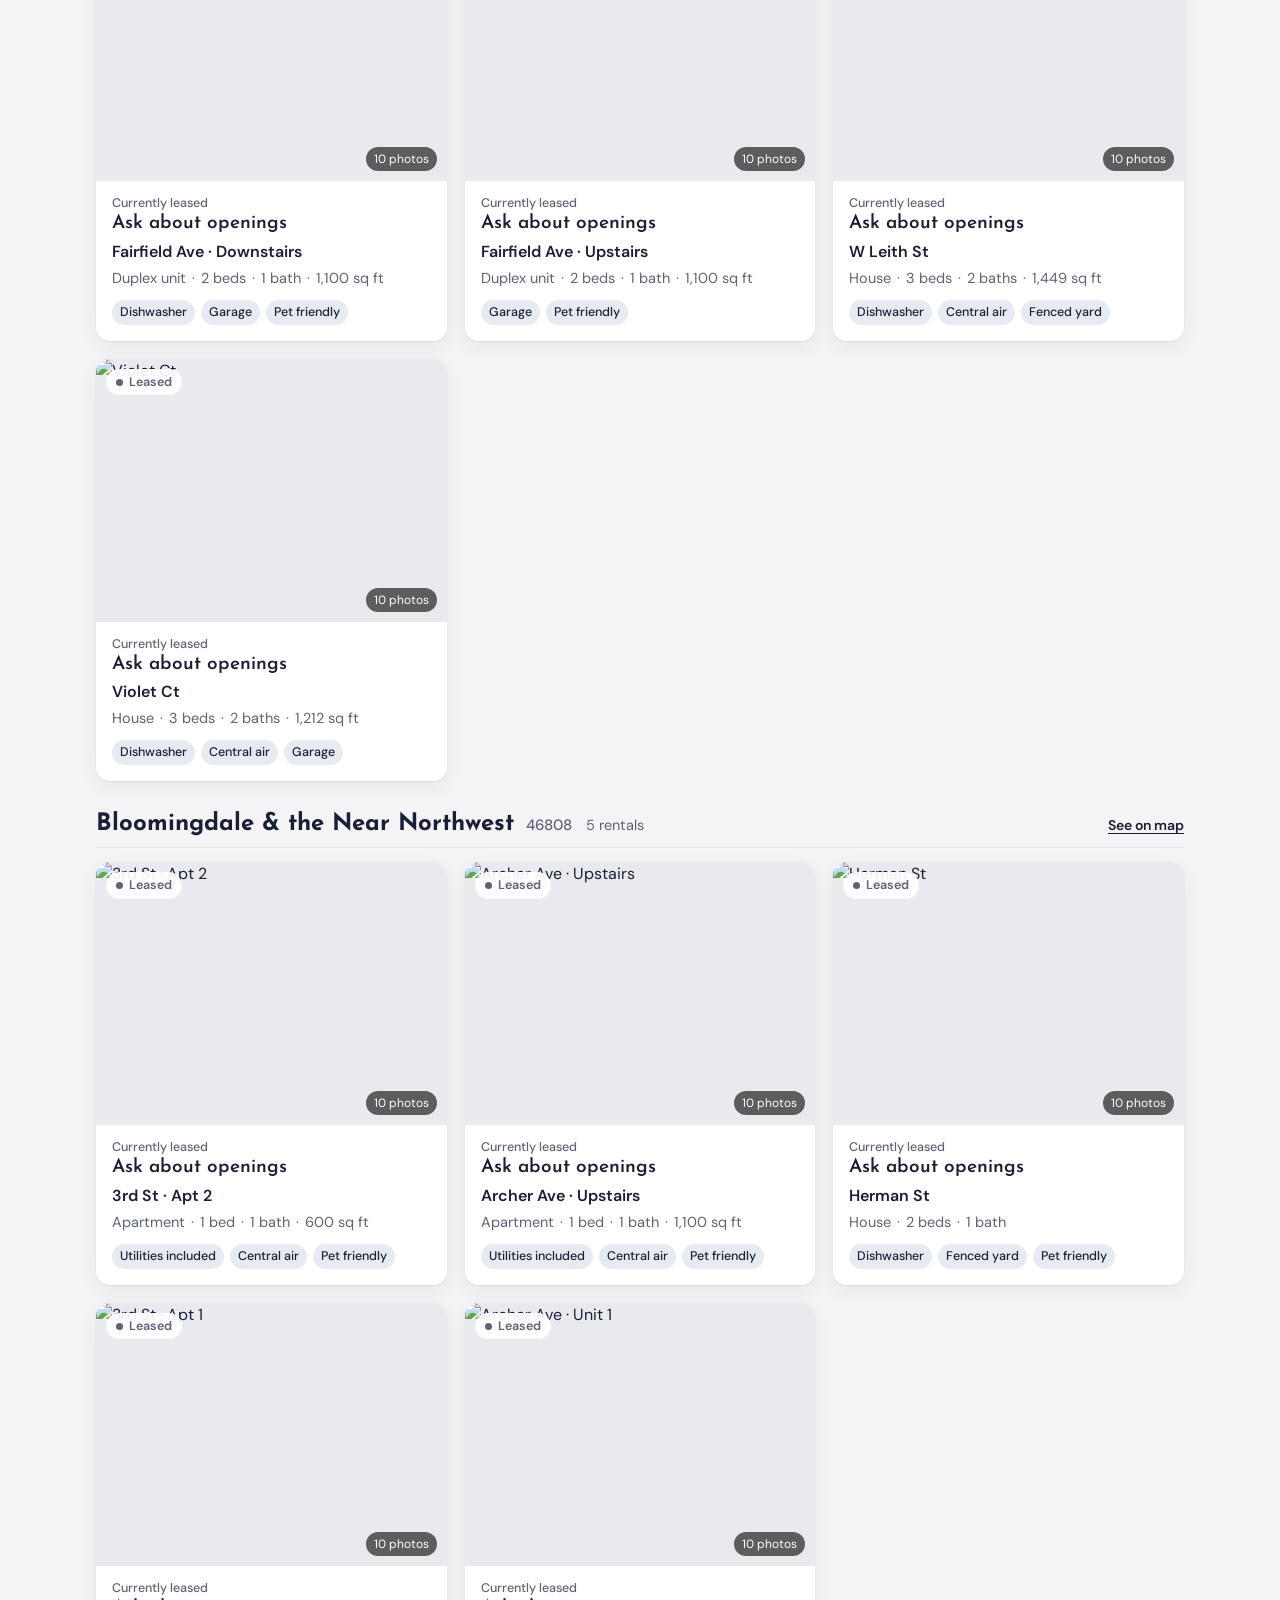
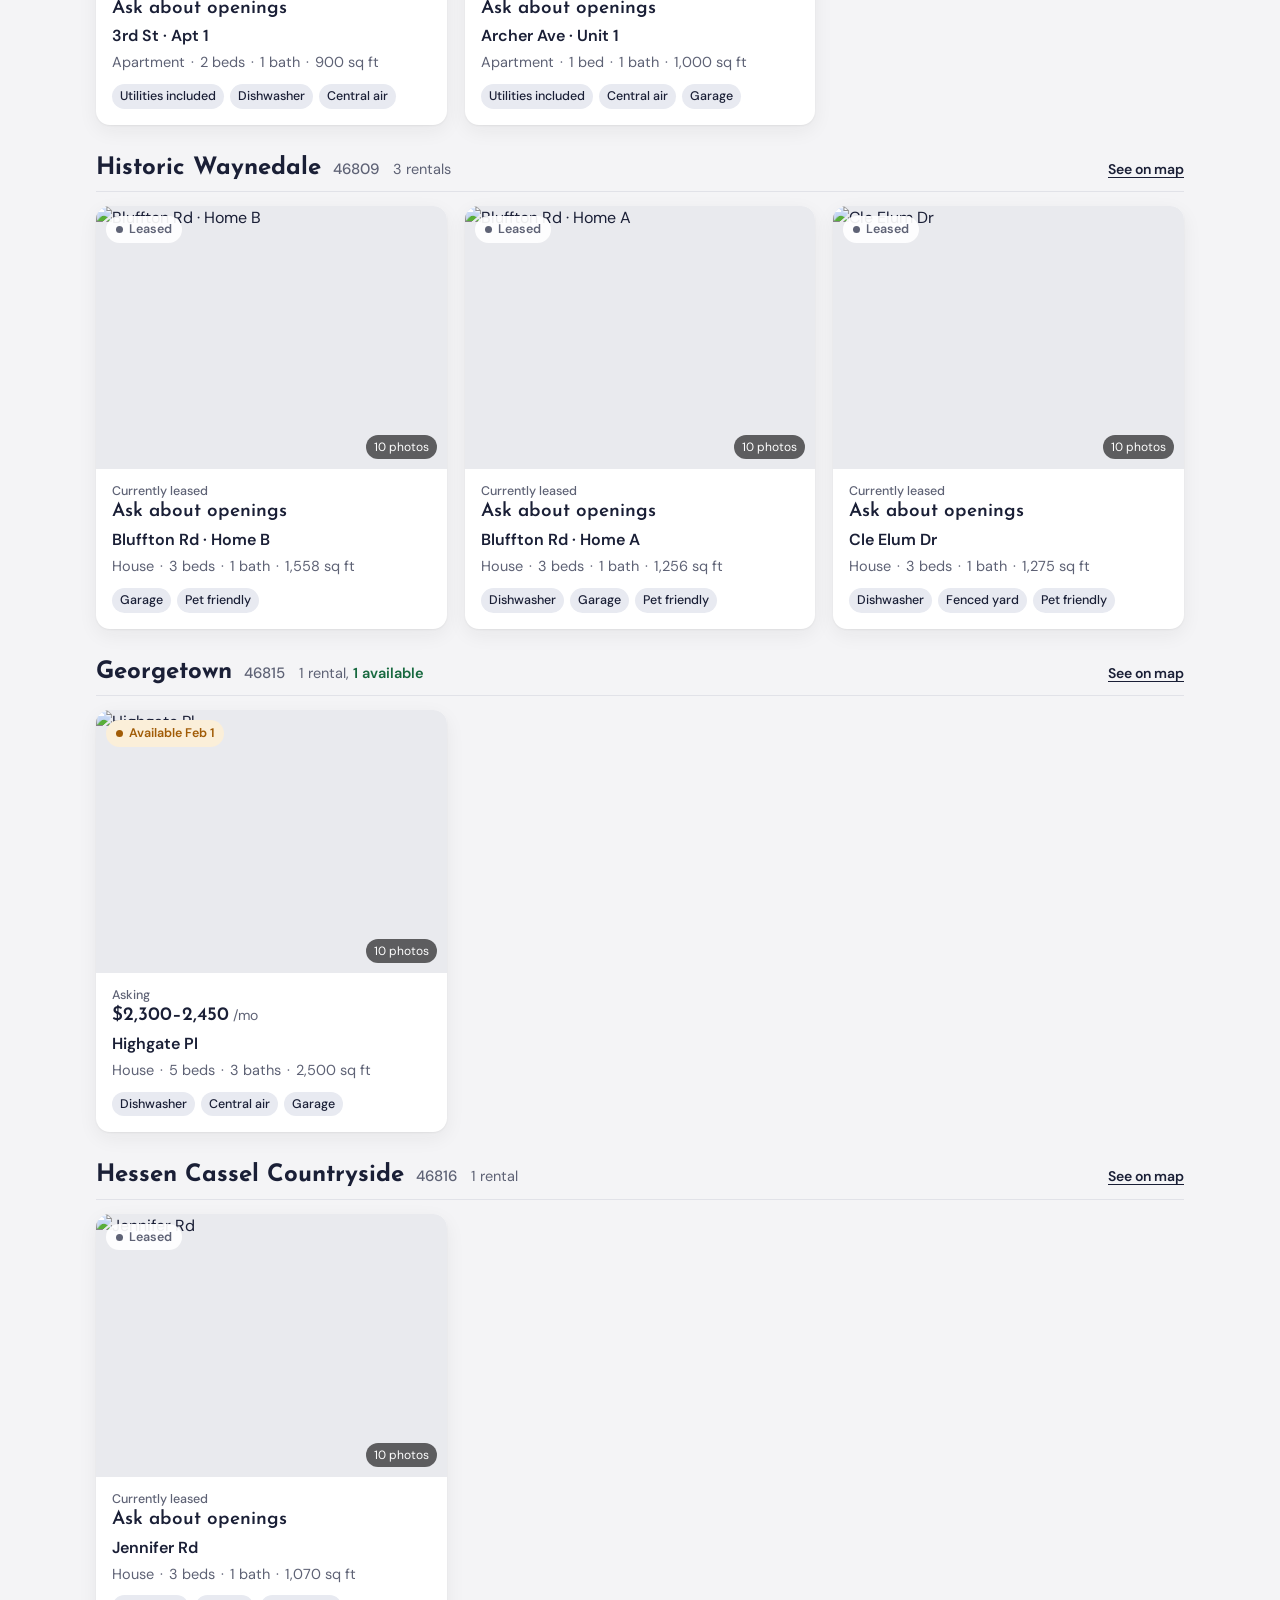
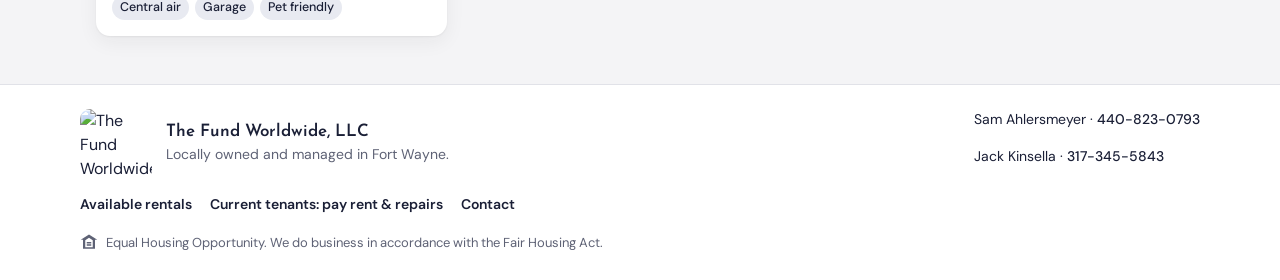
==== commit d2f36e33: "Hide rent on leased homes; add move/referral section to Tenants page Co-Authored-By: Claude Opus 5.5" ====
--- a/index.html
+++ b/index.html
@@ -50,6 +50,6 @@
 </footer>
 
 <script src="https://unpkg.com/leaflet@1.9.4/dist/leaflet.js" crossorigin=""></script>
-<script src="app.js?v=202611061955"></script>
+<script src="app.js?v=202611061601"></script>
 </body>
 </html>
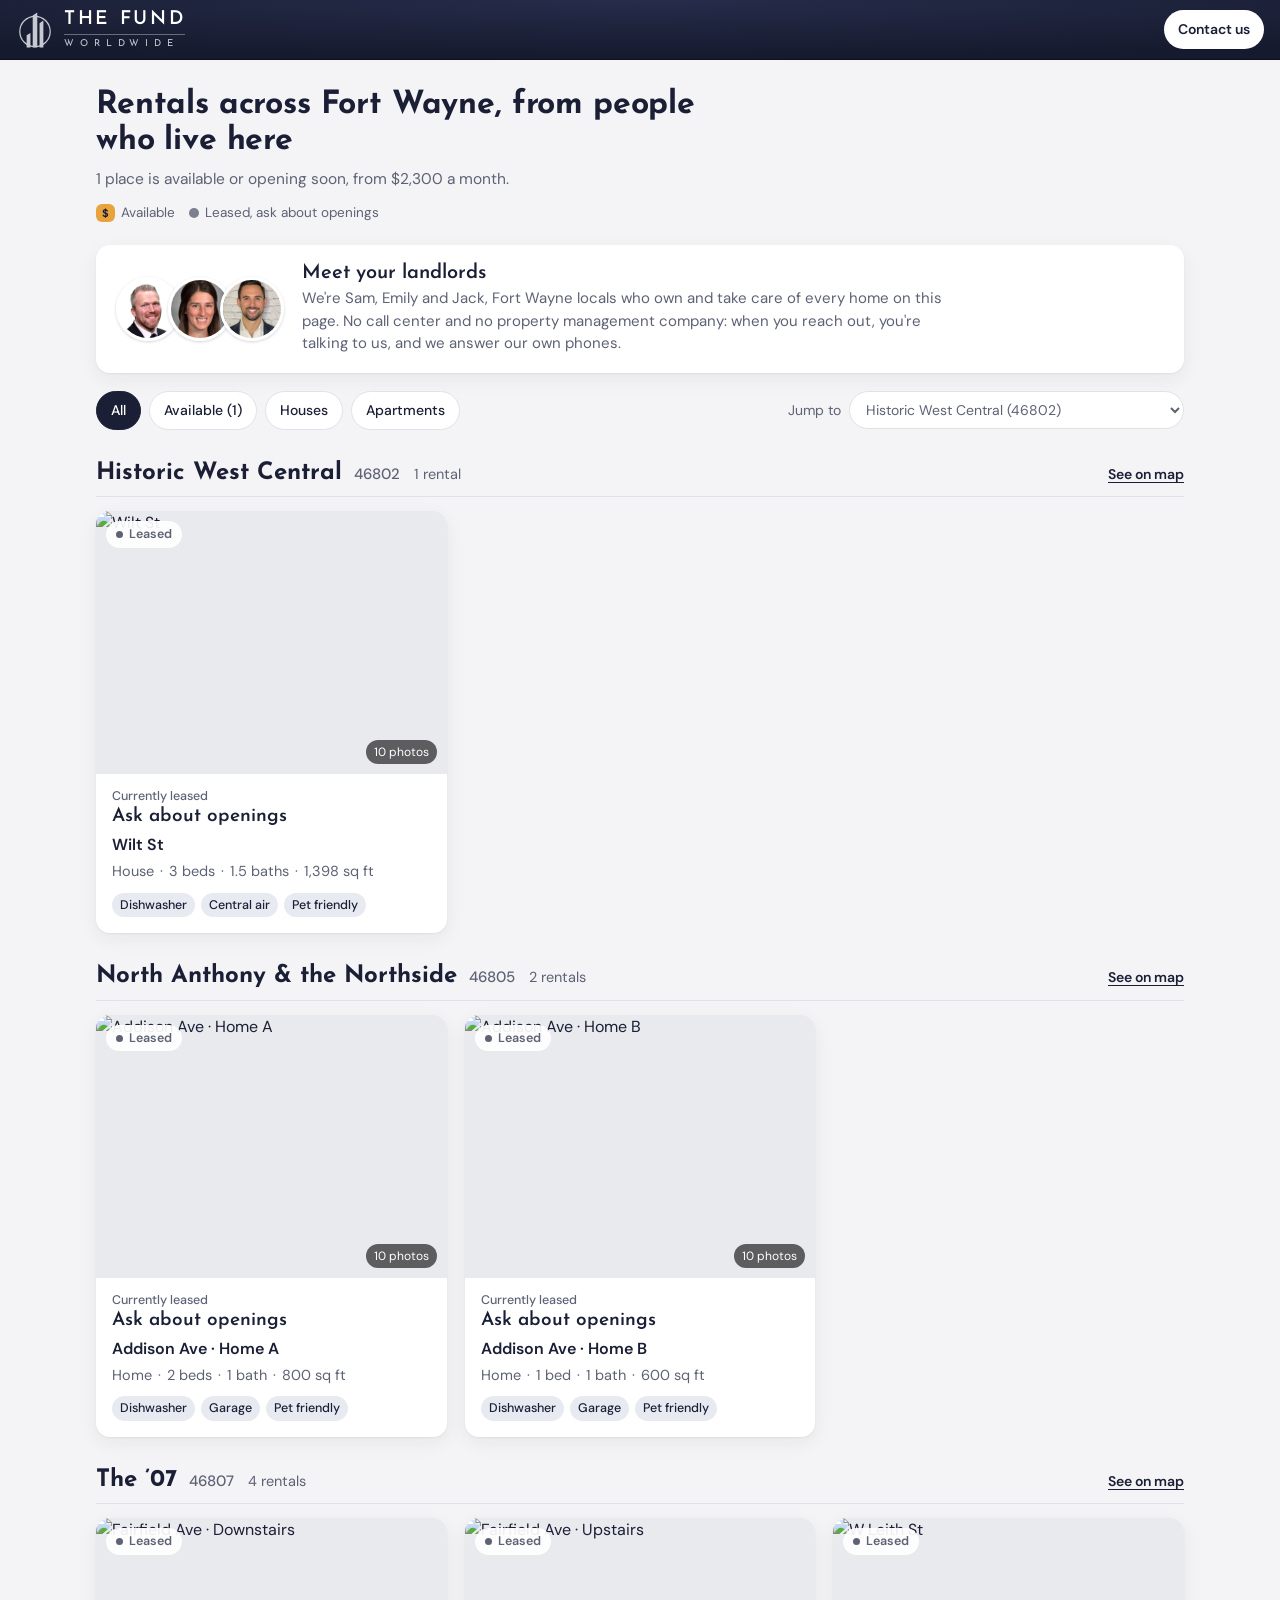
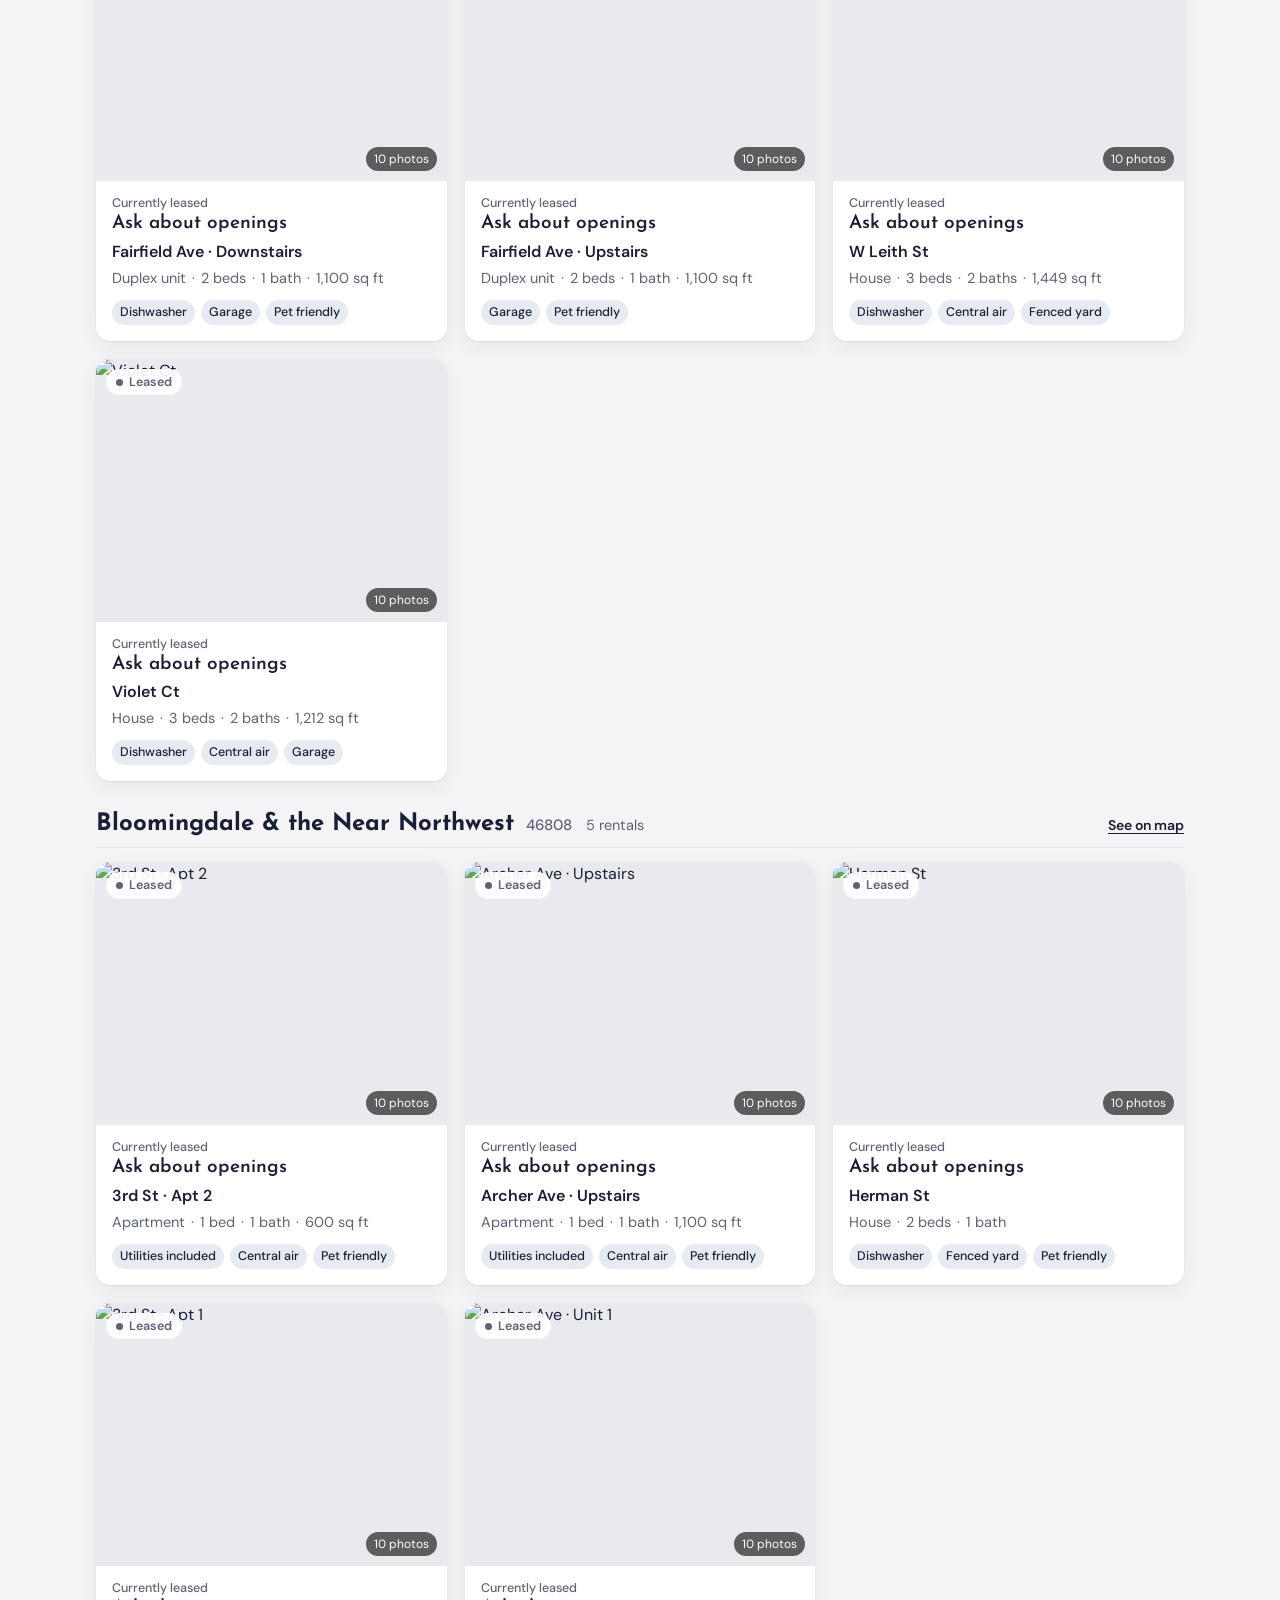
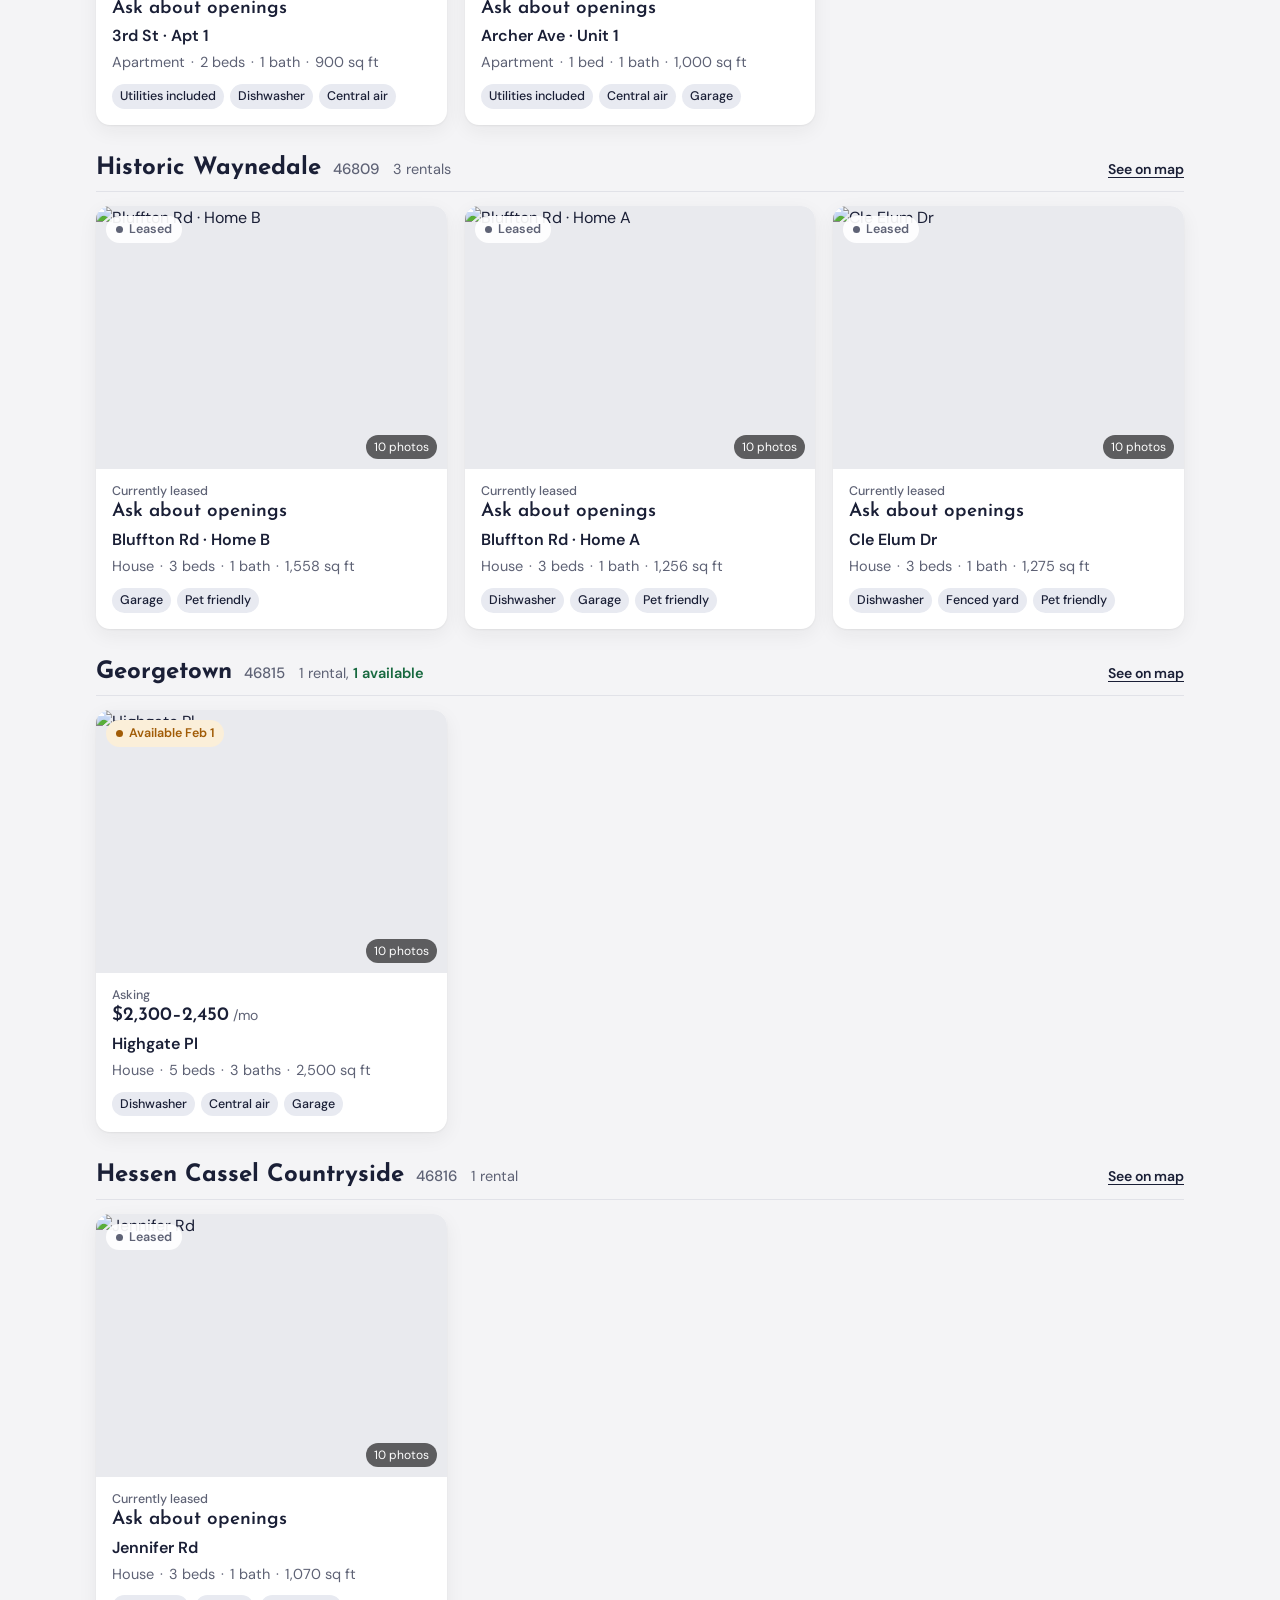
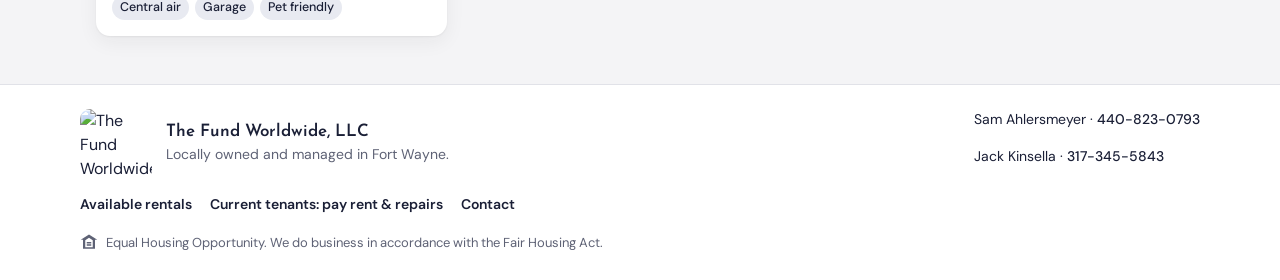
==== commit bdd89fd4: "Simpler map: quiet light basemap, no zoom buttons, small plain dots for leased homes, shorter on pho" ====
--- a/index.html
+++ b/index.html
@@ -21,7 +21,7 @@
 <link href="https://fonts.googleapis.com/css2?family=Josefin+Sans:wght@400;600;700&family=DM+Sans:opsz,wght@9..40,400;9..40,500;9..40,600&display=swap" rel="stylesheet">
 <link rel="icon" href="data:image/svg+xml,%3Csvg xmlns='http://www.w3.org/2000/svg' viewBox='0 0 100 100'%3E%3Crect width='100' height='100' rx='20' fill='%23161a2e'/%3E%3Ccircle cx='50' cy='54' r='36' fill='none' stroke='%23c7c9d1' stroke-width='5'/%3E%3Cpath fill='%23c7c9d1' d='M30 64 L39 58 L39 92 L30 92 Z M45 16 L56 9 L56 92 L45 92 Z M61 34 L70 28 L70 92 L61 92 Z'/%3E%3C/svg%3E">
 <link rel="stylesheet" href="https://unpkg.com/leaflet@1.9.4/dist/leaflet.css" crossorigin="">
-<link rel="stylesheet" href="styles.css?v=202611061545">
+<link rel="stylesheet" href="styles.css?v=202611062200">
 </head>
 <body>
 <header class="site-header">
@@ -45,11 +45,11 @@
     </div>
     <div id="footer-contacts" class="footer-contacts"></div>
   </div>
-  <nav class="foot-links" aria-label="Site"><a href="#/">Available rentals</a><a href="tenants.html">Current tenants: pay rent &amp; repairs</a><a href="#/contact">Contact</a></nav>
+  <nav class="foot-links" aria-label="Site"><a href="#/">Available rentals</a><a href="tenants.html">Current tenants: pay rent &amp; repairs</a><a href="#/contact">Contact</a><a id="ownerLogin" href="#" target="_blank" rel="noopener" hidden>Owner login</a></nav>
   <p class="eho"><svg viewBox="0 0 24 24" width="18" height="18" aria-hidden="true"><path fill="currentColor" d="M12 2 1 9h3v12h16V9h3L12 2Zm5 17H7V9.5l5-3.2 5 3.2V19Zm-8-7h6v2H9v-2Zm0 3h6v2H9v-2Z"/></svg> Equal Housing Opportunity. We do business in accordance with the Fair Housing Act.</p>
 </footer>
 
 <script src="https://unpkg.com/leaflet@1.9.4/dist/leaflet.js" crossorigin=""></script>
-<script src="app.js?v=202611061601"></script>
+<script src="app.js?v=202611062200"></script>
 </body>
 </html>
--- a/styles.css
+++ b/styles.css
@@ -217,7 +217,7 @@
 
 /* ---------- Map hero ---------- */
 .hero-map { position: relative; margin: 0 calc(50% - 50vw) 0; background: #161a2e; }
-#map { height: clamp(360px, 58vh, 600px); width: 100%; background: #e9eaee; z-index: 0; }
+#map { height: clamp(340px, 52vh, 540px); width: 100%; background: #f2f2f0; z-index: 0; }
 .hero-panel {
   position: absolute; z-index: 500; left: max(16px, calc(50vw - 560px)); bottom: 28px; width: min(440px, calc(100% - 32px));
   background: var(--surface); border-radius: 16px; padding: 20px 22px 18px; box-shadow: 0 10px 40px rgba(18,22,42,.28);
@@ -227,9 +227,9 @@
 .legend { display: flex; flex-wrap: wrap; gap: 14px; font-size: 13.5px; color: var(--muted); }
 .legend span { display: inline-flex; align-items: center; gap: 6px; }
 .lg-tag { font-style: normal; font-weight: 700; font-size: 11px; background: var(--pin); color: var(--pin-ink); border-radius: 6px; padding: 1px 6px; }
-.lg-dot { width: 12px; height: 12px; border-radius: 50%; background: #8a8fa3; border: 2px solid #fff; box-shadow: 0 0 0 1px #8a8fa3; }
+.lg-dot { width: 10px; height: 10px; border-radius: 50%; background: var(--brand); opacity: .55; }
 @media (max-width: 720px) {
-  #map { height: 50vh; height: 50svh; min-height: 320px; max-height: 480px; }
+  #map { height: 40vh; height: 40svh; min-height: 260px; max-height: 380px; }
   .hero-panel { position: relative; z-index: 900; width: auto; margin: -24px 16px 0; }
   #map .leaflet-control-attribution { font-size: 10px; }
 }
@@ -244,12 +244,12 @@
 .pin-tag::after { content: ""; position: absolute; left: 50%; bottom: -5px; width: 10px; height: 10px; background: var(--pin); transform: translateX(-50%) rotate(45deg); border-radius: 2px; }
 .pin-tag small { font-size: 11px; opacity: .75; }
 .pin-dot {
-  display: grid; place-items: center; width: 22px; height: 22px; transform: translate(-50%, -50%); border-radius: 50%;
-  background: #8a8fa3; color: #fff; font: 700 11px var(--sans); border: 3px solid #fff; box-shadow: 0 2px 6px rgba(18,22,42,.3);
+  display: block; width: 12px; height: 12px; transform: translate(-50%, -50%); border-radius: 50%;
+  background: var(--brand); opacity: .55; border: 2px solid #fff; box-shadow: 0 1px 3px rgba(18,22,42,.25);
   transition: transform .15s ease, background .15s ease;
 }
 .pin.is-hot .pin-tag { transform: translate(-50%, -100%) scale(1.15); }
-.pin.is-hot .pin-dot { transform: translate(-50%, -50%) scale(1.35); background: var(--brand); }
+.pin.is-hot .pin-dot { transform: translate(-50%, -50%) scale(1.5); opacity: 1; }
 @media (prefers-reduced-motion: reduce) { .pin-tag, .pin-dot { transition: none; } }
 
 /* Popups */
@@ -279,7 +279,6 @@
 :focus-visible { outline: 3px solid var(--pin); outline-offset: 2px; }
 .hero-map.no-map { background: none; margin: 0; }
 .hero-map.no-map .hero-panel { position: static; width: auto; max-width: 640px; margin: 28px 0 0; box-shadow: none; background: none; padding: 0; }
-#map .leaflet-tile-pane { filter: grayscale(.85) contrast(.92) brightness(1.04); }
 
 /* Detail page extras */
 .detail-top { display: flex; align-items: center; justify-content: space-between; }
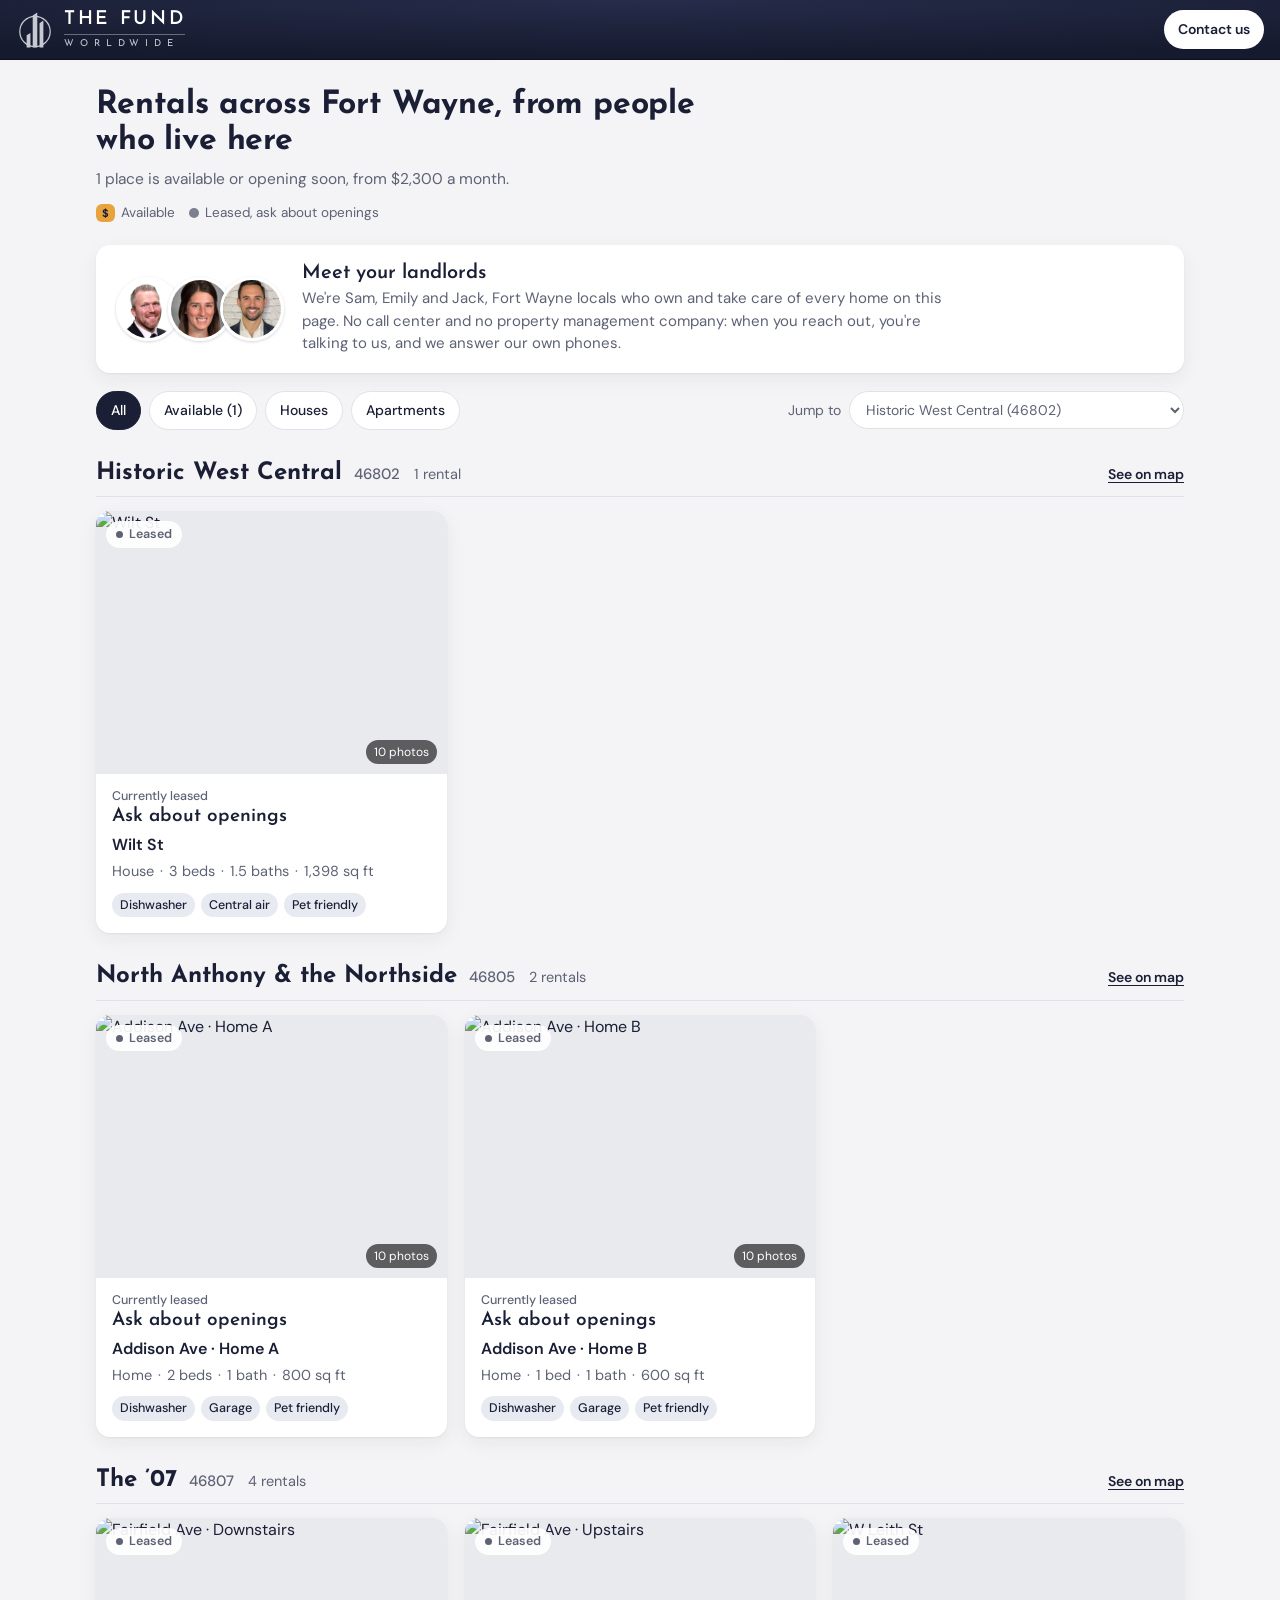
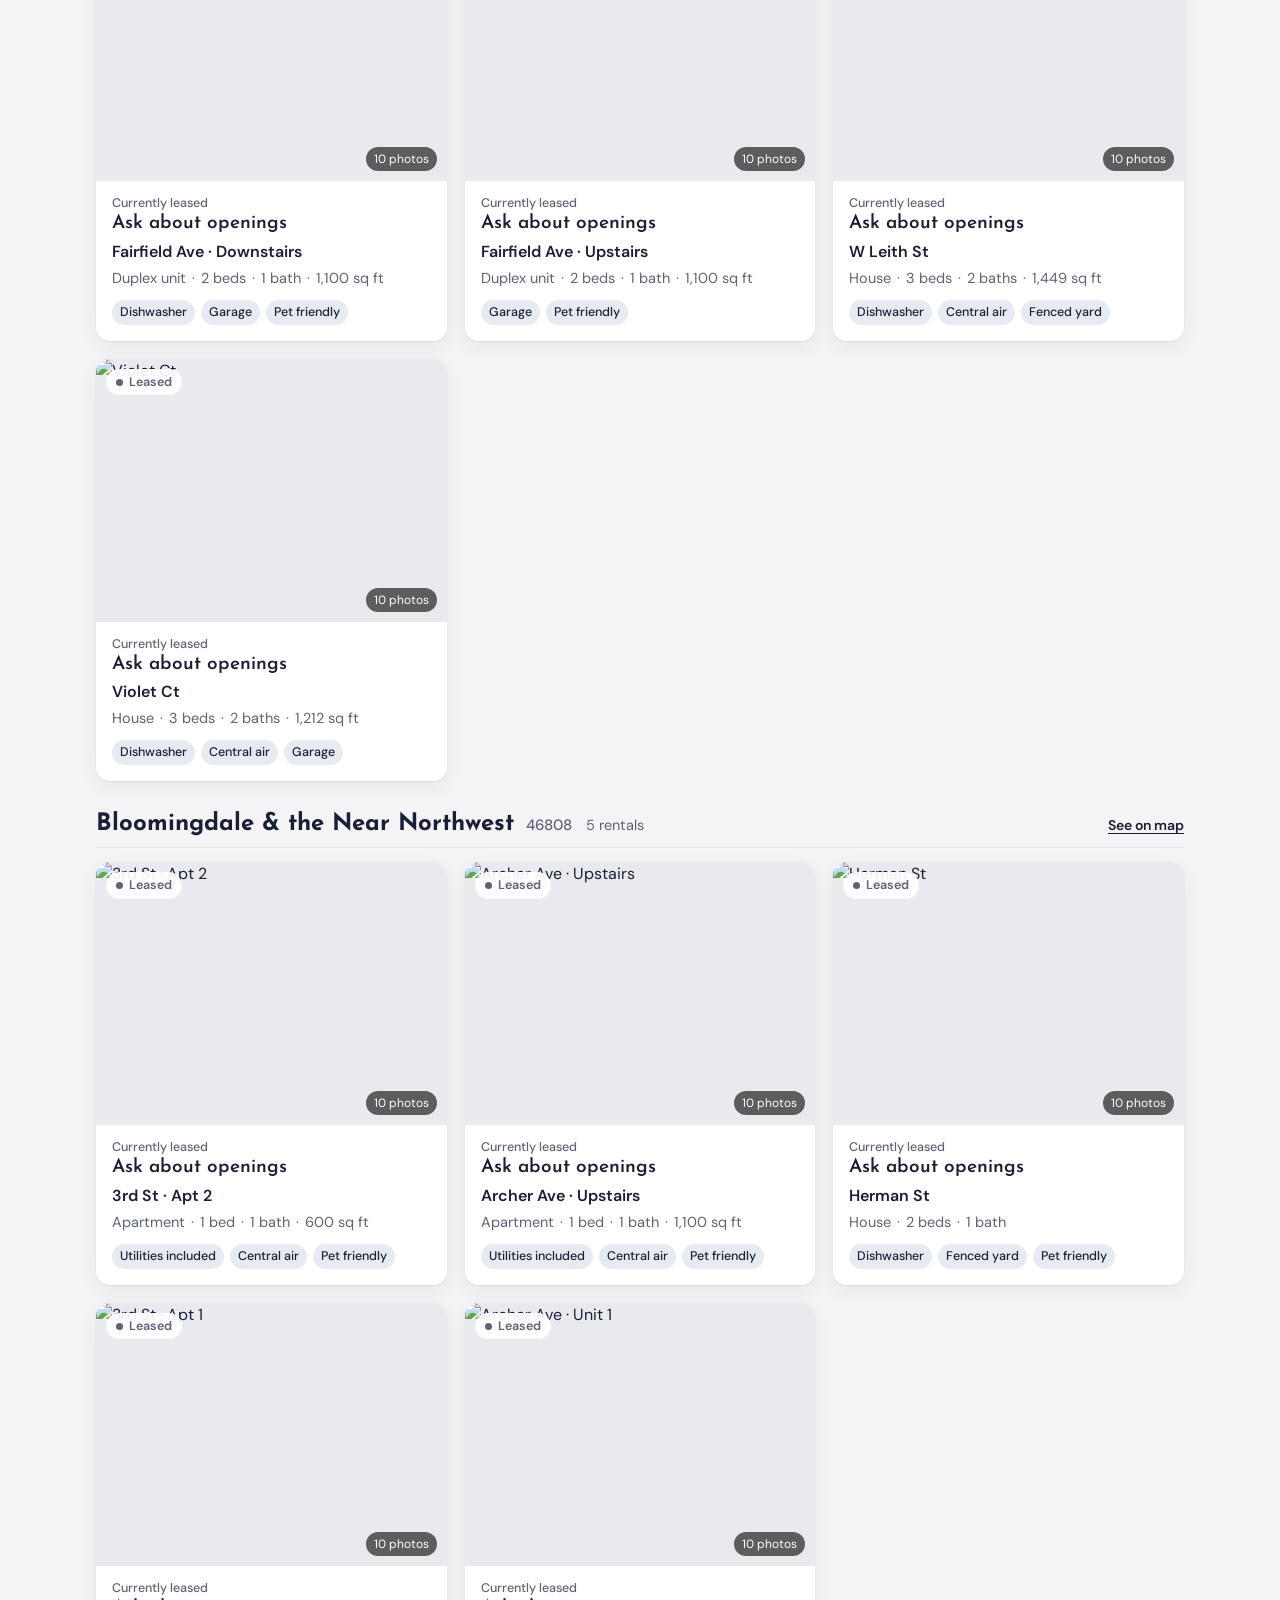
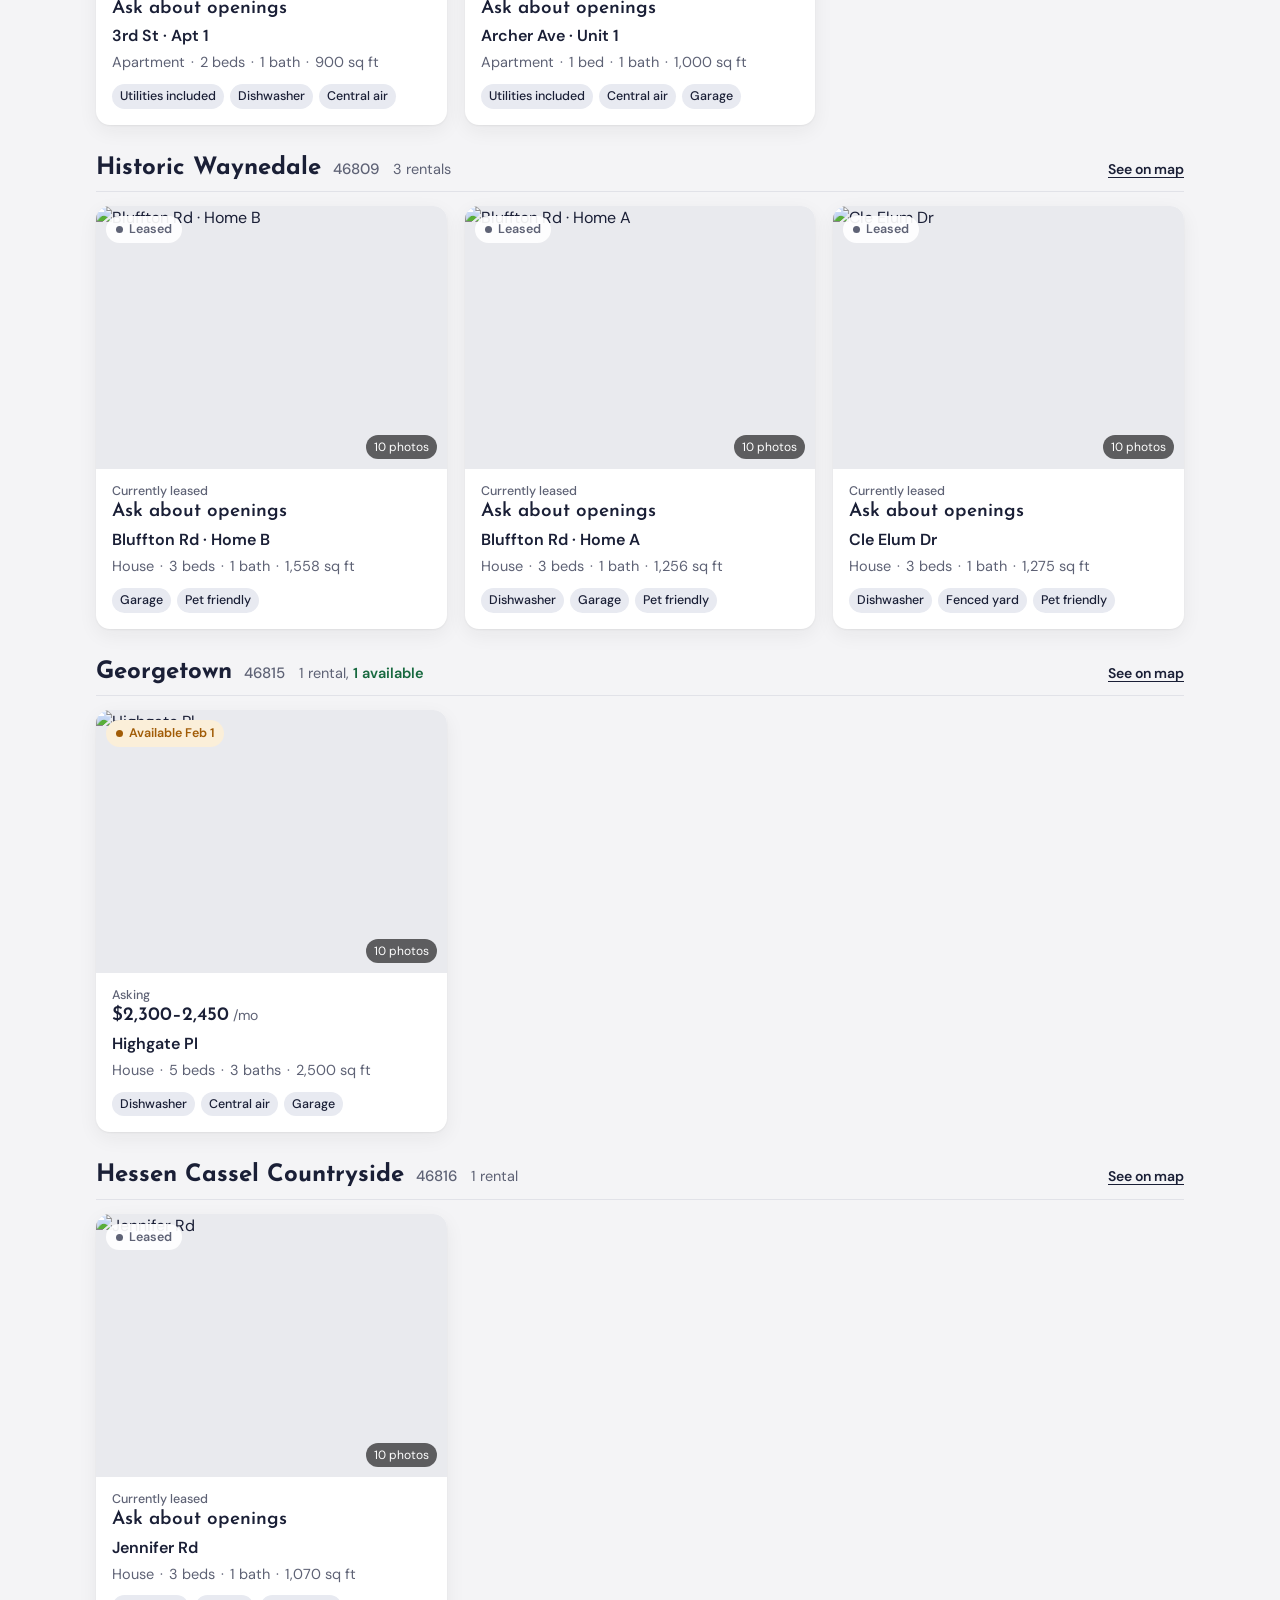
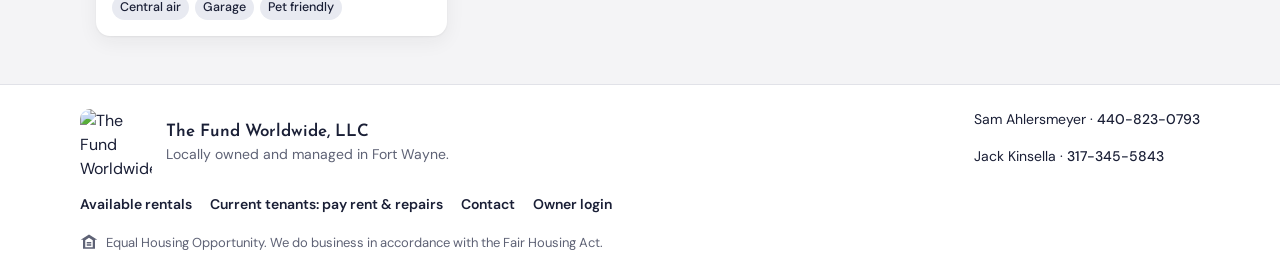
==== commit 630ed47f: "Map: switch to Esri light gray tiles (CARTO now needs a key); add Owner login link Co-Authored-By: C" ====
--- a/index.html
+++ b/index.html
@@ -50,6 +50,6 @@
 </footer>
 
 <script src="https://unpkg.com/leaflet@1.9.4/dist/leaflet.js" crossorigin=""></script>
-<script src="app.js?v=202611062200"></script>
+<script src="app.js?v=202611062205"></script>
 </body>
 </html>
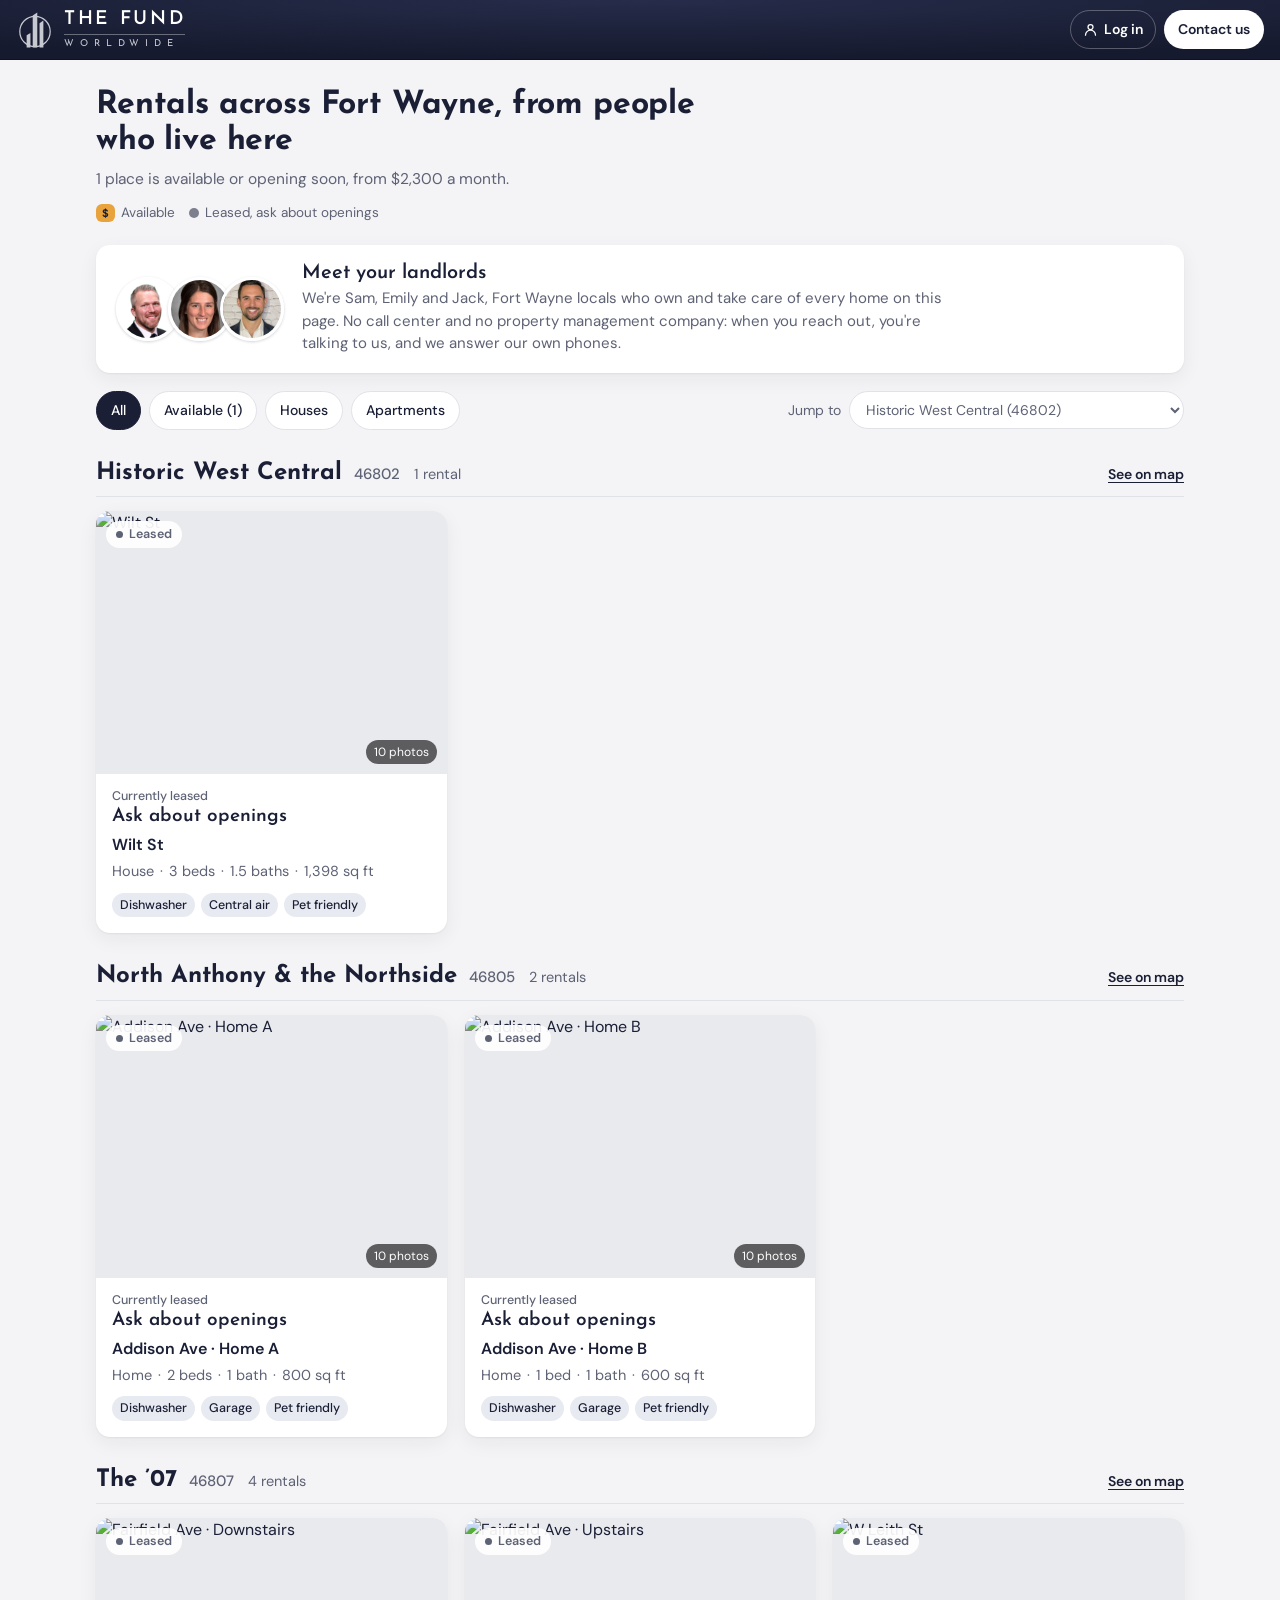
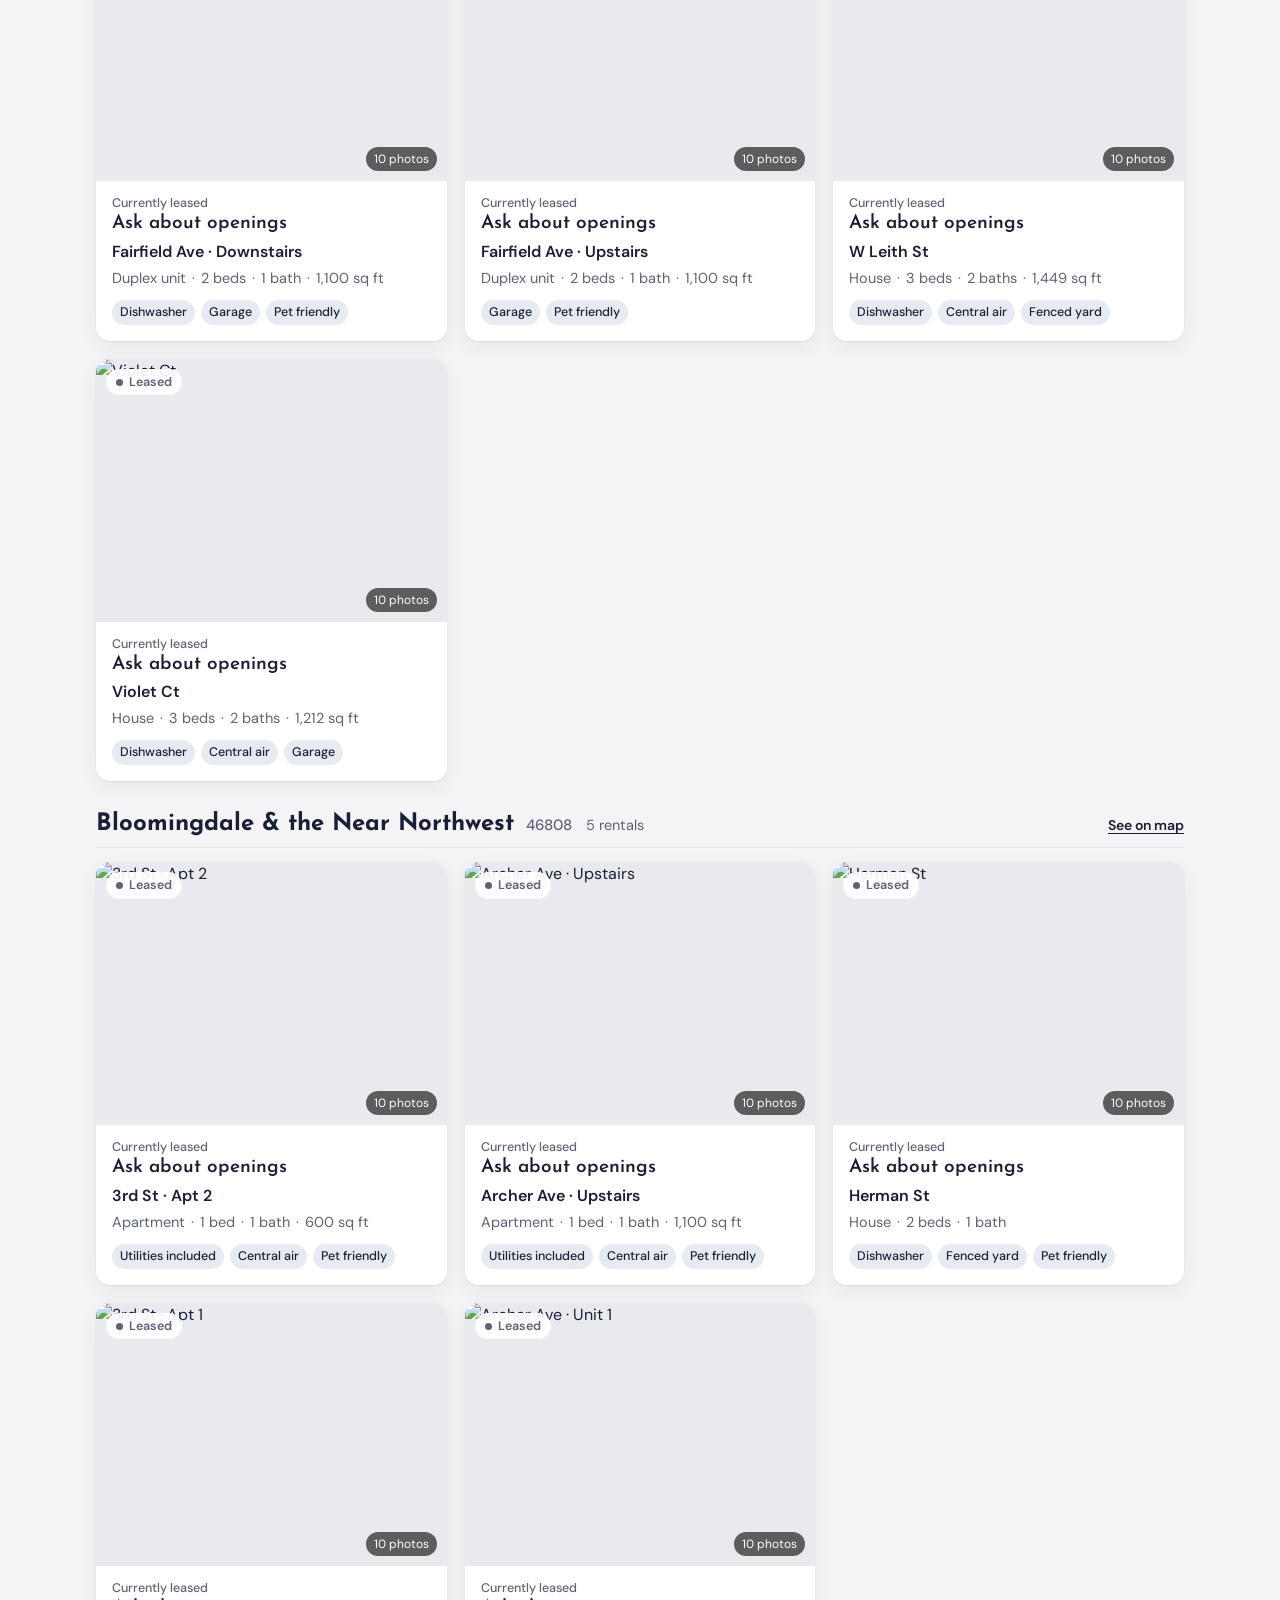
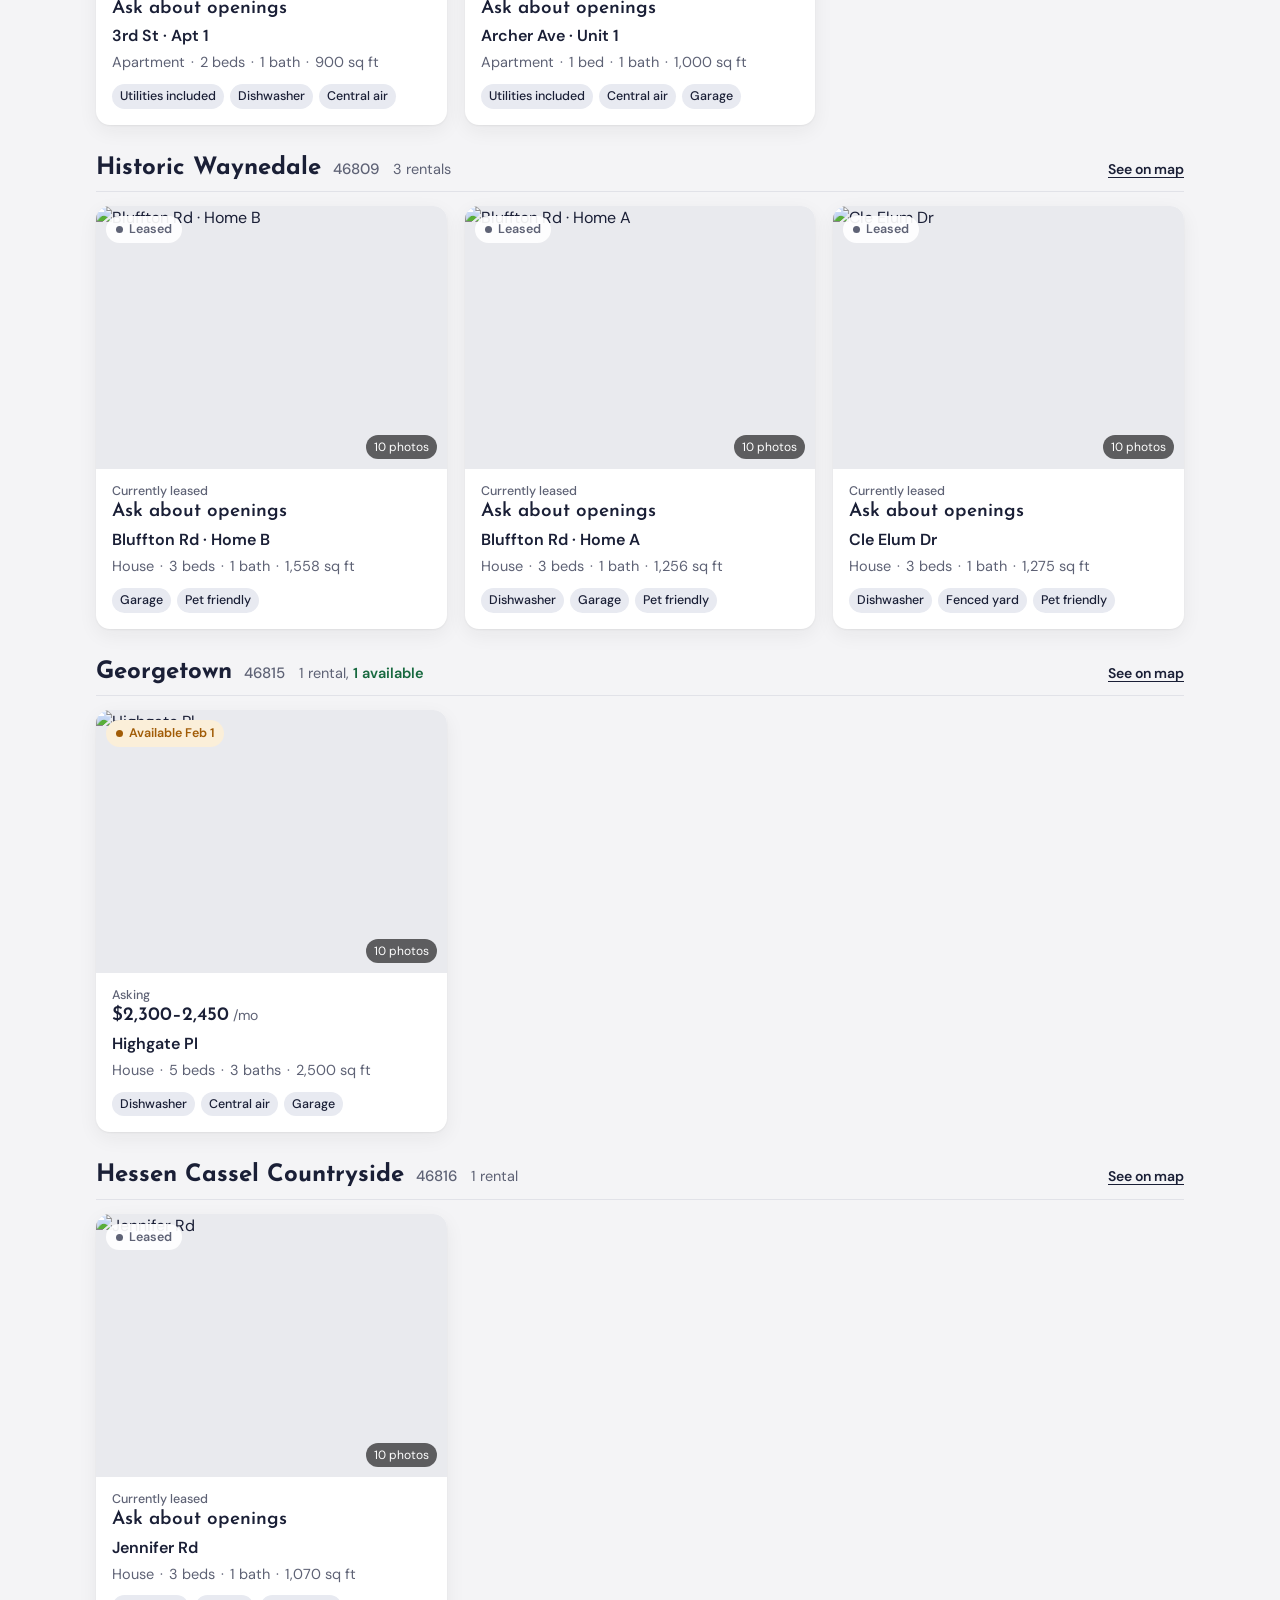
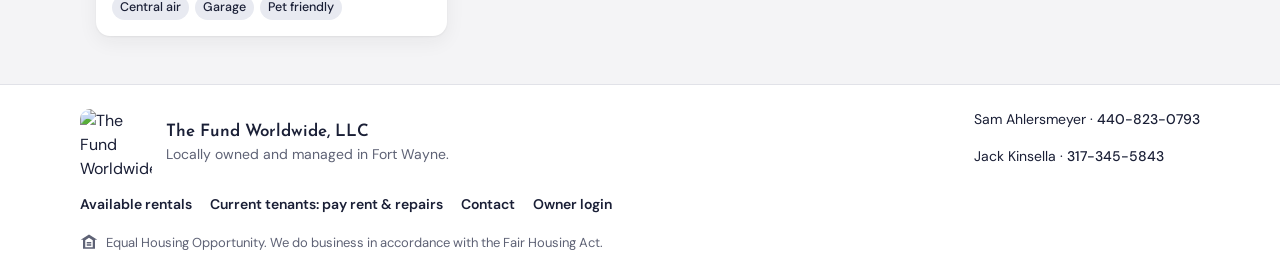
==== commit 897530e3: "Header Log in menu for tenants and owners on the rentals site One "Log in" button in the header (nex" ====
--- a/index.html
+++ b/index.html
@@ -21,7 +21,7 @@
 <link href="https://fonts.googleapis.com/css2?family=Josefin+Sans:wght@400;600;700&family=DM+Sans:opsz,wght@9..40,400;9..40,500;9..40,600&display=swap" rel="stylesheet">
 <link rel="icon" href="data:image/svg+xml,%3Csvg xmlns='http://www.w3.org/2000/svg' viewBox='0 0 100 100'%3E%3Crect width='100' height='100' rx='20' fill='%23161a2e'/%3E%3Ccircle cx='50' cy='54' r='36' fill='none' stroke='%23c7c9d1' stroke-width='5'/%3E%3Cpath fill='%23c7c9d1' d='M30 64 L39 58 L39 92 L30 92 Z M45 16 L56 9 L56 92 L45 92 Z M61 34 L70 28 L70 92 L61 92 Z'/%3E%3C/svg%3E">
 <link rel="stylesheet" href="https://unpkg.com/leaflet@1.9.4/dist/leaflet.css" crossorigin="">
-<link rel="stylesheet" href="styles.css?v=202611062200">
+<link rel="stylesheet" href="styles.css?v=202611112200">
 </head>
 <body>
 <header class="site-header">
@@ -29,7 +29,16 @@
     <svg class="mark" viewBox="0 0 100 100" aria-hidden="true"><circle cx="50" cy="54" r="40" fill="none" stroke="currentColor" stroke-width="3.2"/><path fill="currentColor" d="M28 64 L38 58 L38 96 L28 96 Z M44 12 L56 4 L56 96 L44 96 Z M62 32 L72 25 L72 96 L62 96 Z"/></svg>
     <span class="wordmark"><span class="wm-top">THE FUND</span><span class="wm-sub">WORLDWIDE</span></span>
   </a>
-  <a class="header-cta" href="#/contact">Contact us</a>
+  <div class="header-actions">
+    <details class="login">
+      <summary><svg viewBox="0 0 24 24" width="15" height="15" fill="none" stroke="currentColor" stroke-width="2" stroke-linecap="round" stroke-linejoin="round" aria-hidden="true"><circle cx="12" cy="8" r="4"/><path d="M4 21a8 8 0 0 1 16 0"/></svg><span>Log in</span></summary>
+      <div class="login-menu">
+        <a href="tenants.html"><b>Tenants</b><span>Pay rent &amp; request repairs</span></a>
+        <a href="dashboard/"><b>Owners</b><span>Owner dashboard</span></a>
+      </div>
+    </details>
+    <a class="header-cta" href="#/contact">Contact us</a>
+  </div>
 </header>
 
 <main id="app" aria-live="polite"></main>
@@ -50,6 +59,6 @@
 </footer>
 
 <script src="https://unpkg.com/leaflet@1.9.4/dist/leaflet.js" crossorigin=""></script>
-<script src="app.js?v=202611062205"></script>
+<script src="app.js?v=202611112200"></script>
 </body>
 </html>
--- a/styles.css
+++ b/styles.css
@@ -319,3 +319,16 @@
 /* Footer site links */
 .foot-links { max-width: 1120px; margin: 14px auto 0; display: flex; flex-wrap: wrap; gap: 6px 18px; font-size: 14px; }
 .foot-links a { color: var(--brand); font-weight: 600; text-decoration: none; }
+
+/* Header log in menu: tenants and owners, tucked behind one button */
+.header-actions { display: flex; align-items: center; gap: 8px; flex: none; }
+.login { position: relative; }
+.login summary { list-style: none; cursor: pointer; display: inline-flex; align-items: center; gap: 6px; padding: 8px 12px; border-radius: 999px; border: 1px solid rgba(255,255,255,.28); color: #fff; font-weight: 600; font-size: 14px; }
+.login summary::-webkit-details-marker { display: none; }
+.login summary:hover, .login[open] summary { background: rgba(255,255,255,.1); }
+.login-menu { position: absolute; right: 0; top: calc(100% + 8px); min-width: 240px; background: var(--surface); color: var(--ink); border-radius: 14px; box-shadow: 0 16px 40px -10px rgba(0,0,0,.4); padding: 6px; display: grid; }
+.login-menu a { display: grid; gap: 1px; padding: 10px 12px; border-radius: 10px; text-decoration: none; color: inherit; }
+.login-menu a:hover { background: var(--brand-soft); }
+.login-menu b { font-weight: 600; font-size: 15px; }
+.login-menu span { font-size: 13px; color: var(--muted); }
+@media (max-width: 420px) { .login summary span { display: none; } .login summary { padding: 9px; } .wm-sub { letter-spacing: .5em; } }
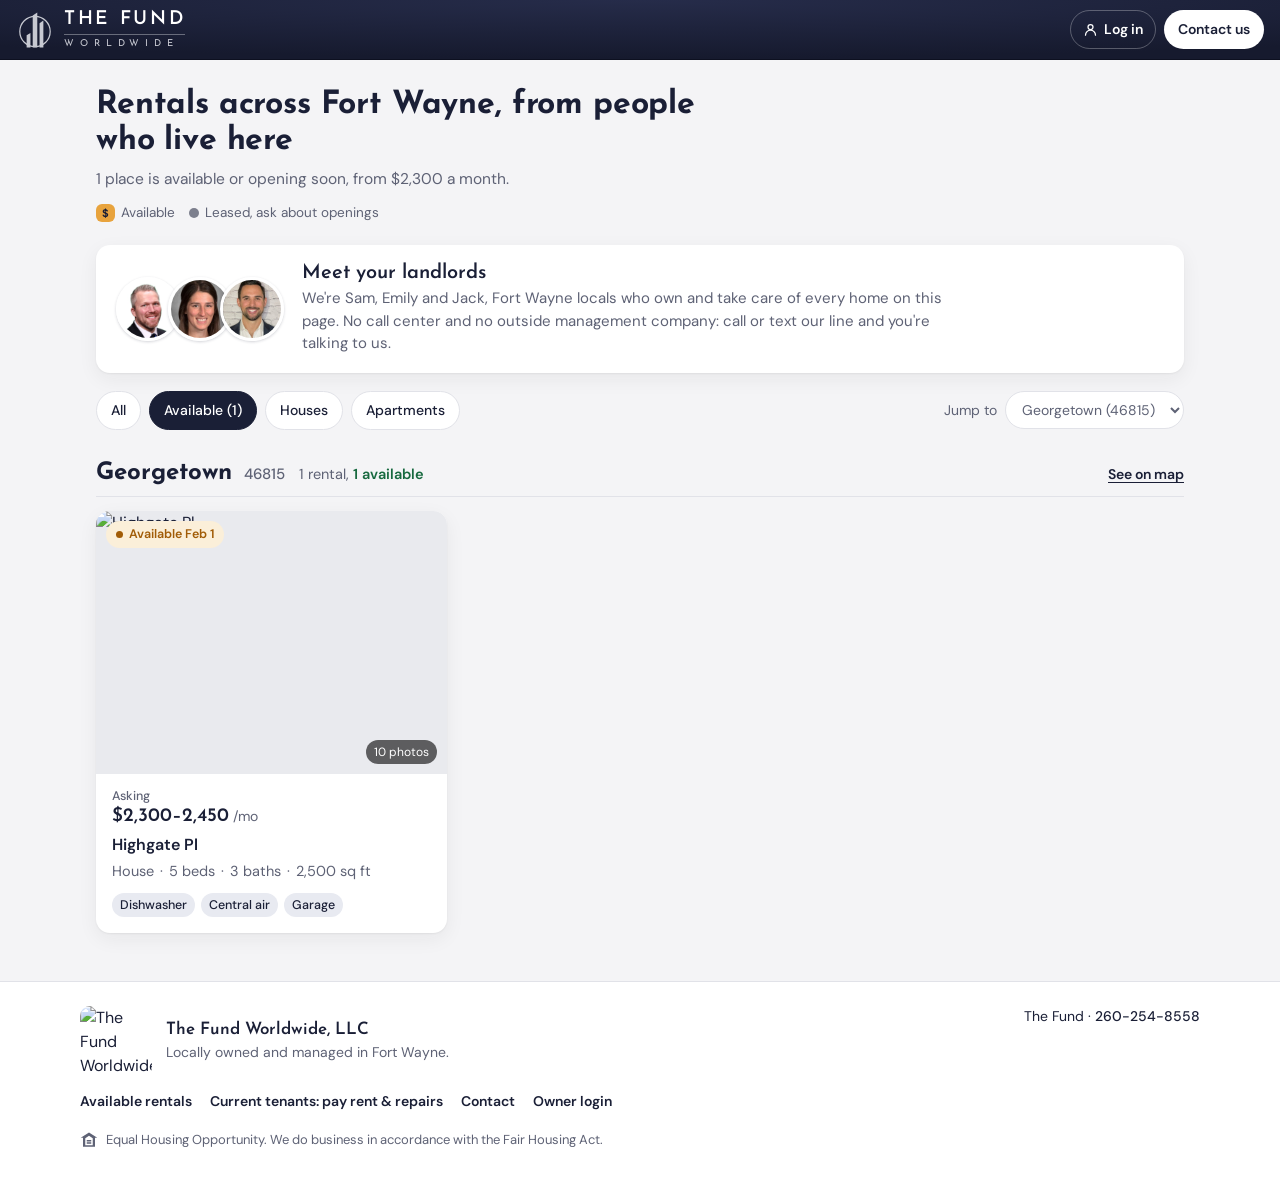
==== commit 02174e66: "Site: one public number, Zillow-first applying, no private data in listings.json - The Quo line (260" ====
--- a/index.html
+++ b/index.html
@@ -59,6 +59,6 @@
 </footer>
 
 <script src="https://unpkg.com/leaflet@1.9.4/dist/leaflet.js" crossorigin=""></script>
-<script src="app.js?v=202611112200"></script>
+<script src="app.js?v=202611142330"></script>
 </body>
 </html>
